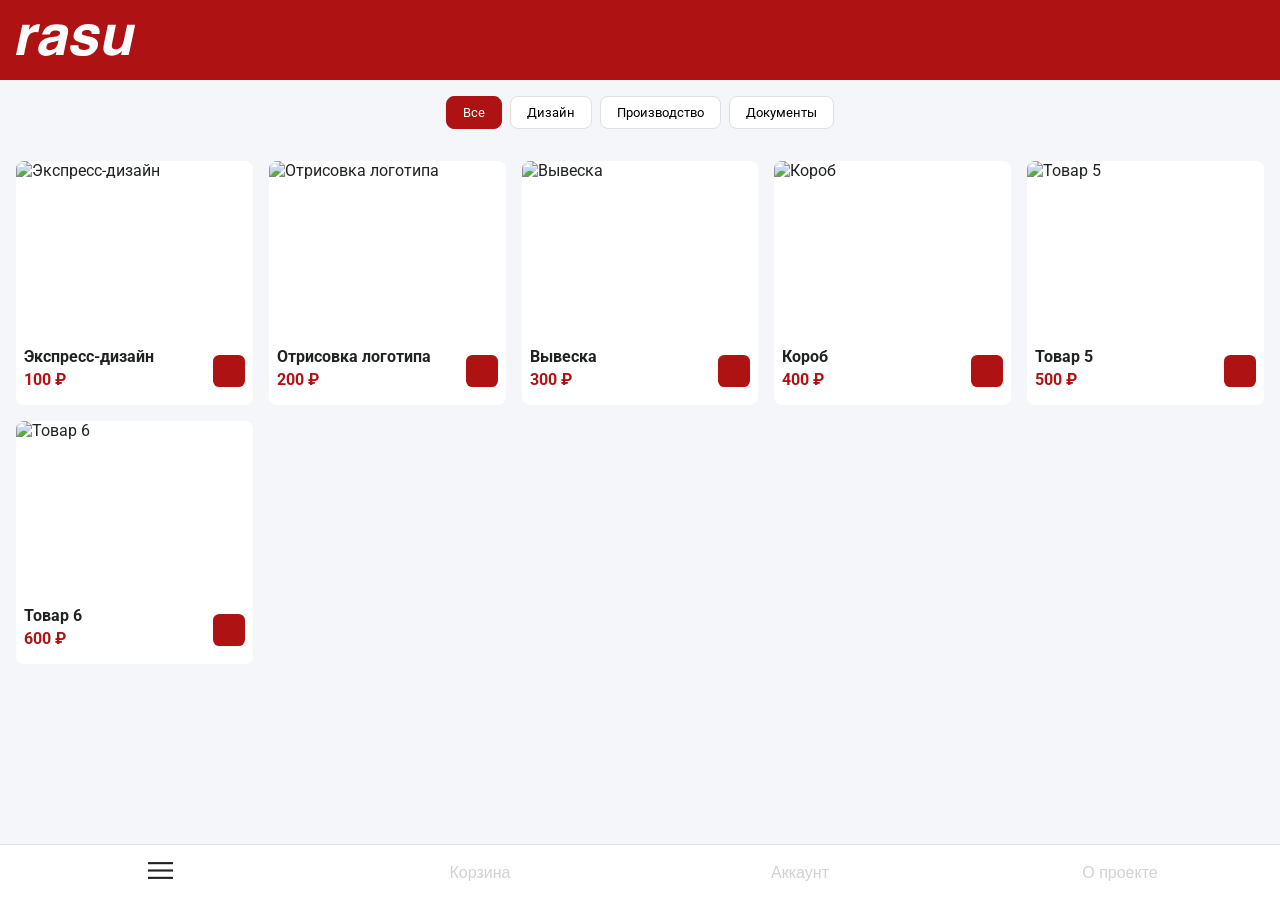
==== index.html @ 7c65b6b5 "Add files via upload" ====
<!DOCTYPE html>
<html lang="ru">
<head>
    <meta charset="UTF-8" />
    <meta name="viewport" content="width=device-width,initial-scale=1,maximum-scale=1" />
    <title>Rasu Shop</title>
    <link rel="stylesheet" href="styles.css" />
    <link rel="preconnect" href="https://fonts.googleapis.com">
<link rel="preconnect" href="https://fonts.gstatic.com" crossorigin>
<link href="https://fonts.googleapis.com/css2?family=Roboto:wght@400;500;700&display=swap" rel="stylesheet">
</head>
<body>
    <!-- header -->
    <header id="app-header">
        <h1 id="app-logo">
            <svg id="_Слой_1" data-name="Слой_1" xmlns="http://www.w3.org/2000/svg" version="1.1" viewBox="0 0 986.54 265">
  <!-- Generator: Adobe Illustrator 29.6.1, SVG Export Plug-In . SVG Version: 2.1.1 Build 9)  -->
  <defs>
    <style>
      .st0 {
        fill: #fff;
      }
    </style>
  </defs>
  <path class="st0" d="M198.86,1.6c-2.75-.15-4.54-.26-5.38-.34-.84-.08-1.87-.11-3.09-.11-19.53,0-36.54,5.11-51.03,15.33-8.7,6.1-19.83,17.47-33.41,34.1l9.15-43.48h-62.24L0,256.53h65.68l25.17-119.23c4.27-19.98,9.92-34.78,16.93-44.39,12.66-17.09,32.11-25.63,58.35-25.63,1.98,0,4.58.08,7.78.23,3.2.15,6.79.46,10.76.92L198.86,1.6Z"/>
  <path class="st0" d="M671.88,18.65c-16.94-12.43-40.97-18.65-72.09-18.65-32.8,0-60,8.28-81.58,24.83-21.59,16.55-34.82,36.35-39.7,59.38-4.27,19.53-1.68,34.48,7.78,44.85,9.3,10.53,27.31,19.3,54.01,26.32,37.22,9.31,58.51,15.87,63.85,19.68,5.34,3.82,7.25,9.38,5.72,16.71-1.68,7.63-6.71,13.35-15.1,17.16-8.39,3.82-19,5.72-31.81,5.72-21.82,0-35.78-4.35-41.88-13.04-3.66-4.88-4.96-13.12-3.89-24.71h-66.14c-5.34,25.63-.42,46.72,14.76,63.27,15.18,16.55,42.37,24.83,81.58,24.83s68.5-7.82,90.17-23.45c21.66-15.64,35.16-35.81,40.51-60.53,3.97-18.76.84-34.4-9.38-46.91-10.38-12.36-27.84-21.59-52.4-27.69-37.07-8.54-58.43-14.57-64.08-18.08-5.8-3.35-7.86-8.77-6.18-16.25,1.22-5.95,5.3-11.14,12.24-15.56,6.94-4.42,17.51-6.64,31.69-6.64,17.24,0,28.53,4.43,33.87,13.27,2.74,4.88,3.74,11.52,2.97,19.91h65.22c3.51-30.51-3.2-51.98-20.14-64.42Z"/>
  <path class="st0" d="M920.4,7.09l-28.84,135.71c-3.36,16.02-8.24,28.91-14.64,38.67-12.05,18-29.22,27-51.49,27-17.39,0-27.69-6.33-30.89-18.99-1.83-7.17-1.22-17.85,1.83-32.04l31.81-150.35h-66.82l-31.81,150.35c-6.1,28.53-7.17,50.12-3.2,64.76,7.17,26.55,29.21,39.82,66.13,39.82,12.82,0,24.37-1.68,34.67-5.03,10.3-3.35,21.55-9.61,33.75-18.77,3.96-2.9,7.55-6.25,10.76-10.07,3.2-3.81,5.18-6.1,5.95-6.86l-7.32,35.24h63.39L986.54,7.09h-66.14Z"/>
  <path class="st0" d="M410.77,17.39c-7.49-4.28-15.61-7.72-24.4-10.29-13.43-3.98-28.43-5.97-44.94-5.97-20.79,0-39.14,2.7-55.05,8.11-16.15,5.5-29.75,13.77-40.83,24.85-13.73,14.03-23.63,31.95-29.75,53.77h62.95c3.66-9.6,8.3-17.24,13.95-22.89,8.08-7.61,19.85-11.42,35.25-11.42,13.73,0,23.72,1.93,29.99,5.82,4.73,2.95,7.06,7.7,6.99,14.29l-2.52,11.89c-2.82,5.88-8.19,10.39-16.15,13.54-5.65,2.29-14.72,4.19-27.23,5.71l-22.67,2.76c-11.85,1.45-22.5,3.36-31.98,5.73-11.23,2.8-20.79,6.22-28.66,10.29-26.54,13.71-43.1,35.91-49.66,66.58-2.57,12.08-2.91,22.76-1.05,32.04,0,.04.02.06.04.11,1.78,8.81,5.58,16.38,11.42,22.67,11.98,12.88,29.26,19.34,51.85,19.34,17.69,0,34.48-4.04,50.35-12.13,13.11-6.87,25.22-15.19,36.36-24.94l-6.07,29.28h63.52l2.22-11.08,6.33-31.63.02-.15c1.43-7.79,2.76-14.63,4.02-20.53l1.54-7.19,22.95-107.24c6.4-30.05.15-50.48-18.78-61.32ZM347.16,159.5c-5.2,21.82-14.57,36.85-28.15,45.09-13.58,8.23-27.4,12.36-41.43,12.36-8.85,0-15.83-2.48-20.94-7.44-5-4.86-6.4-12.7-4.13-23.53.04-.19.09-.41.13-.62,2.59-12.49,9.54-21.73,20.83-27.68,6.69-3.51,17.24-6.48,31.57-8.92l15.1-2.76c7.64-1.37,13.73-2.87,18.31-4.45,4.45-1.56,8.88-3.57,13.33-6.07.13-.09.28-.15.41-.24l-5.03,24.25Z"/>
</svg>
    </header>

    <!-- main content area -->
    <main id="app-main">
        <!-- category filter -->
        <section id="category-filter"></section>

        <!-- content container (catalog / cart / about) -->
        <section id="content"></section>
    </main>

    <!-- modal placeholder -->
    <div id="modal-overlay" class="hidden">
        <div id="modal" class="modal">
            <button id="modal-close" class="modal-close">×</button>
            <div id="modal-content"></div>
        </div>
    </div>

    <!-- bottom navigation -->
    <nav id="bottom-nav">
        <button data-screen="catalog" class="nav-btn active">
            <svg class="nav-icon catalog-icon" width="25px" height="25px" viewBox="0 0 52.71 35.51">
  <g id="_Слой_1-2" data-name="Слой 1">
    <g>
      <rect width="52.71" height="4.49"/>
      <rect y="15.51" width="52.71" height="4.49"/>
      <rect y="31.02" width="52.71" height="4.49"/>
    </g>
  </g>
</svg>
</button>
        <button data-screen="cart" class="nav-btn">Корзина</button>
        <button data-screen="account" class="nav-btn">Аккаунт</button>
        <button data-screen="about" class="nav-btn">О проекте</button>
    </nav>

<script src="https://telegram.org/js/telegram-web-app.js"></script>
<script src="app.js"></script>
</body>
</html>
---- styles.css ----
/* design settings block */
:root {
    /* colors */
    --color-primary: rgb(175, 18, 18);
    --color-secondary: #E0E0E0;
    --color-notactive: #636363;
    --color-background: #F5F6FA;
    --color-text: #202224;

    /* spacing */
    --space-xs: 4px;
    --space-sm: 8px;
    --space-md: 16px;
    --space-lg: 24px;
    --space-xl: 32px;

    /* radii */
    --radius-sm: 12px;
    --radius-md: 8px;
    --radius-lg: 16px;

    /* typography */
    --font-base: 'Roboto', sans-serif;
    --font-size-base: 16px;
    --btn-font-size: 1rem;
    --color-button-text: white;

    /* element sizes */
    --header-height: 80px;
    --bottom-nav-height: 56px;

    --page-padding: clamp(8px, 3vw, 24px);      /* для малых экранов */
    --max-content-width: 2000px;  /* макс. ширина контента */
}

/* global resets and layout */
* {
    box-sizing: border-box;
    margin: 0;
    padding: 0;
}

.content-block {
    padding: 0 var(--page-padding);
    max-width: var(--max-content-width);
    margin: 0 auto;
    width: 100%;
}
body {
    /* global Roboto font */
    font-family: "Roboto", sans-serif;
    font-size: var(--font-size-base);
    color: var(--color-text);
    background: var(--color-background);
    min-height: 100vh;
    display: flex;
    flex-direction: column;
}

/* header */
#app-header {
    position: fixed;
    top: 0;
    left: 0;
    right: 0;
    height: var(--header-height);
    background: var(--color-primary);
    color: white;
    display: flex;
    align-items: center;
    padding: 0 var(--space-md);
    z-index: 1000;
}
#app-logo {
    height: 32px;
    display: flex;
    align-items: center;
    /* responsive logo can scale if needed */
}

#app-logo svg {
    height: 100%;
    width: auto;
}    

/* main container respects header and bottom nav */
#app-main {
    padding-top: var(--header-height);
    padding-bottom: var(--bottom-nav-height);
    flex: 1;
    overflow-y: auto;
}

/* category filter */
#category-filter {
    display: flex;
    justify-content: center;
    gap: var(--space-sm);
    padding: var(--space-md);
    overflow-x: auto;
    background: #F5F6FA;
    position: sticky;
    top: var(--margin-top);
    z-index: 800;
}
#category-filter button {
    padding: var(--space-sm) var(--space-md);
    border: 1px solid var(--color-secondary);
    border-radius: var(--radius-md);
    background: white;
    cursor: pointer;
    flex-shrink: 0;
    /* inherit global Roboto font */
    font-family: inherit;
    font-weight: 400;
}
#category-filter button.active {
    background: var(--color-primary);
    color: white;
    border-color: var(--color-primary);
}

/* catalog grid */
#catalog {
    display: grid;
    grid-template-columns: repeat(auto-fit, minmax(200px, 1fr));
    gap: var(--space-md);
    padding: var(--space-md);
}
.card {
    background: white;
    border-radius: var(--radius-md);
    overflow: hidden;
    display: flex;
    flex-direction: column;
}
.card img {
    width: 100%;
    object-fit: cover;
    aspect-ratio: 4/3;
}
.card-body {
    padding: var(--space-sm);
    flex: 1;
    display: flex;
    flex-direction: column;
    justify-content: flex-start;
}
.card-header {
    display: flex;
    gap: var(--space-sm);
    align-items: flex-start;
    justify-content: space-between;
    width: 100%;
}
.card-title {
    font-weight: bold;
    margin-bottom: var(--space-xs);
    white-space: nowrap;
    overflow: hidden;
    text-overflow: ellipsis;
}
.card-price {
    color: var(--color-primary);
    margin-bottom: var(--space-sm);
    font-weight: bold;
}
.details-btn {
    width: 32px;
    height: 32px;
    padding: 0;
    border: none;
    background: var(--color-primary);
    color: var(--color-button-text);
    border-radius: 20%;
    cursor: pointer;
    display: flex;
    align-items: bottom;
    justify-content: bottom;
    margin-top: auto;
    margin-bottom: 10px;
    transition: background-color 0.2s, transform 0.1s;
}
.details-btn:hover,
.details-btn:active {
    background: rgba(18, 18, 175, 0.85);
    transform: scale(1.1);
}

/* modal */
#modal-overlay {
    position: fixed;
    inset: 0;
    background: rgba(0,0,0,.5);
    display: flex;
    justify-content: center;
    align-items: center;
    z-index: 2000;
}
#modal-overlay.hidden {
    display: none;
}
.modal {
    background: white;
    border-radius: var(--radius-md);
    /* make sure the modal never exceeds viewport dimensions */
    max-width: 90vw;
    width: 90vw;
    max-height: 90vh;
    overflow-y: auto;
    position: relative;
    padding: var(--space-md);
    /* desktop cap: don’t let it grow too large even if the viewport is wide */
    max-width: 600px;
    max-height: 80vh;
}
/* ensure images inside modal scale down on narrow screens */
.modal img {
    max-width: 100%;
    height: auto;
    display: block;
    margin: 0 auto var(--space-md);
}

/* even tighter constraints for small phones (e.g. iPhone 15 ~ 390px width) */
@media (max-width: 460px) {
    .modal {
        width: 95vw;
        max-height: 85vh;
        padding: var(--space-sm);
        font-size: 0.9rem;
    }
}
.modal-close {
    position: absolute;
    top: var(--space-sm);
    right: var(--space-sm);
    background: transparent;
    border: none;
    font-size: 1.5rem;
    cursor: pointer;
}

/* product card button */
#add-to-cart {
    background-color: rgb(18, 18, 175);
    color: var(--color-button-text);
    border: none;
    padding: var(--space-sm) var(--space-md);
    border-radius: 8px;
    font-family: "Roboto", sans-serif;
    cursor: pointer;
    transition: background-color 0.3s ease;
}

#add-to-cart:hover,
#add-to-cart:active {
    background-color: rgb(65, 65, 230);
}

/* bottom nav */
#bottom-nav {
    position: fixed;
    bottom: 0;
    left: 0;
    right: 0;
    height: var(--bottom-nav-height);
    background: white;
    display: flex;
    border-top: 1px solid var(--color-secondary);
    z-index: 1000;
}
.nav-btn {
    flex: 1;
    border: none;
    background: transparent;
    font-size: var(--btn-font-size);
    cursor: pointer;
    color: #d2d2d2; /* default grey */
    transition: color 0.15s;
}
.nav-btn.active,
.nav-btn:active {
    color: var(--color-text); /* follow main text color */
}
.nav-btn.active {
    font-weight: bold;
}
/* стили для иконок в нижней навигации */
.nav-btn .nav-icon {
    fill: var(--color-notactive); /* серый по умолчанию */
}

/* активная кнопка — синяя иконка */
.nav-btn.active .nav-icon,
.nav-btn:active .nav-icon {
    fill: var(--color-text); /* твой синий цвет */

}

#cart-list {
    display: flex;
    flex-direction: column;
    gap: var(--space-md);
    
}

/* delivery options styling */
#cart-delivery {
    display: flex;
    flex-direction: column;
    gap: var(--space-sm);
}
#delivery-options {
    display: flex;
    gap: var(--space-sm);
    flex-wrap: wrap;
    padding: var(--page-padding);
    width: 100%; /* ← гарантируем, что занимает всю ширину */
}
#cart-delivery label {
    display: inline-flex;
    flex: 1 1 0px;
    flex-direction: column;
    align-items: center;
    justify-content: center;
    padding: var(--space-sm) var(--space-md);
    border: 0px solid #ffffff;
    border-radius: var(--radius-md);
    background: white;
    cursor: pointer;
    text-align: center;
    min-width: 140px;
    max-width: 2000px;
}
#cart-delivery label.selected {
    background: rgb(18, 18, 175);
    color: white;
}
#cart-delivery label .delivery-region {
    font-weight: bold;
    font-family: Roboto, sans-serif;
}
#cart-delivery label .delivery-price {
    color: #555;
    font-family: Roboto, sans-serif;
}
#cart-delivery label.selected .delivery-price {
    color: #ffffff;
    font-family: Roboto, sans-serif;
}
/* hide actual radio buttons entirely */
#cart-delivery input[type="radio"] {
    display: none;
}
.cart-item {
    display: flex;
    gap: var(--space-sm);
    background: white;
    border-radius: var(--radius-sm);
    padding: var(--space-sm);
    align-items: center;
}
.cart-item img {
    width: 130px;
    height: 97.5px;
    object-fit: cover;
    border-radius: var(--radius-sm);
}
.remove-btn {
    width: 36px;
    height: 36px;
    display: flex;
    align-items: center;
    justify-content: center;
    border-radius: 50%;
    background: white;
    color: rgb(18, 18, 175);
    font-size: 20px;
    border: 1.5px solid rgb(18, 18, 175);
    cursor: pointer;
    transition: all 0.2s ease;
    margin-left: auto; /* ← отодвигает крестик вправо (если нужно) */
}

.remove-btn:hover {
    color: rgb(18, 18, 175);
    transform: scale(1.1);
}
.cart-item-info {
    flex: 1;
}
.cart-item-title {
    font-weight: bold;
}
.cart-item-price {
    color: var(--color-primary);
}
.cart-item button {
    border: none;
    background: none;
    color: var(--color-secondary);
    cursor: pointer;
}

/* info block and contract */
#cart-info,
#cart-contract {
    padding: var(--space-md);
}
#cart-contract {
    border-top: 1px solid var(--color-secondary);
}
#cart-contract label {
    display: flex;
    align-items: center;
    gap: var(--space-sm);
    margin-bottom: var(--space-sm);
}
#cart-contract input[type="checkbox"] {
    transform: scale(1.2);
}
#cart-contract button {
    width: 100%;
    padding: var(--space-sm);
    border: none;
    background: var(--color-primary);
    color: var(--color-button-text);
    border-radius: var(--radius-sm);
    font-size: var(--btn-font-size);
    cursor: pointer;
}
#cart-contract button:disabled {
    background: var(--color-secondary);
    color: #888;
    cursor: not-allowed;
}

/* about screen */
#about {
    padding: var(--space-md);
}

/* account screen styles */
.account-container {
    padding: var(--space-md);
}

.account-header {
    display: flex;
    align-items: center;
    gap: var(--space-md);
    margin-bottom: var(--space-lg);
}

.account-avatar-wrapper {
    width: 60px;
    height: 60px;
    border-radius: 50%;
    background: var(--color-secondary);
    display: flex;
    align-items: center;
    justify-content: center;
    overflow: hidden;
}

.account-avatar {
    width: 100%;
    height: 100%;
    background: center/cover;
}

.account-info {
    display: flex;
    flex-direction: column;
}

.account-name {
    font-weight: 500;
    font-size: 1.1rem;
    color: var(--color-text);
}

.account-id {
    font-size: 0.9rem;
    color: var(--color-notactive);
    margin-top: var(--space-xs);
}
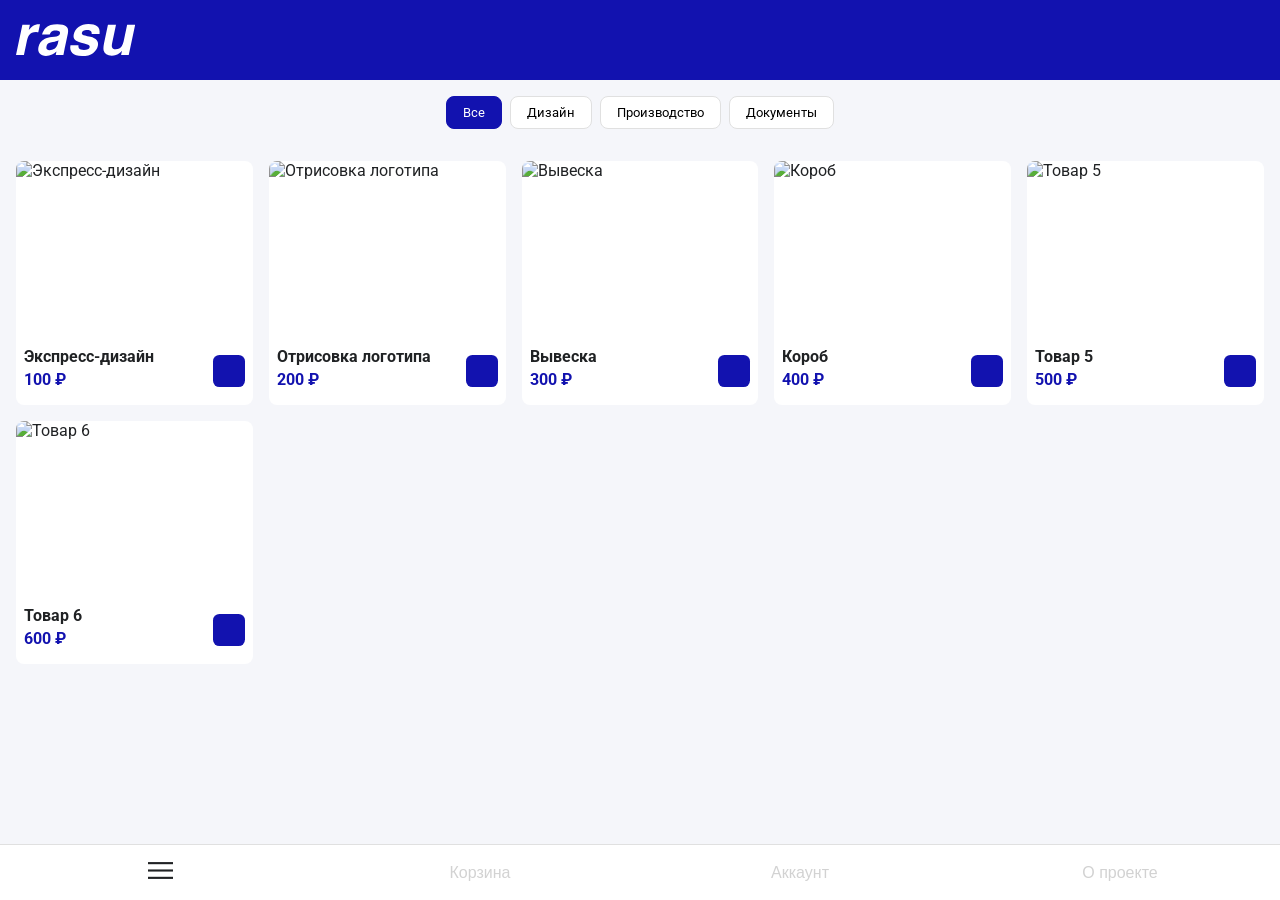
==== commit 7c33a414: "update" ====
--- a/index.html
+++ b/index.html
@@ -1,70 +1,101 @@
-<!DOCTYPE html>
-<html lang="ru">
-<head>
-    <meta charset="UTF-8" />
-    <meta name="viewport" content="width=device-width,initial-scale=1,maximum-scale=1" />
-    <title>Rasu Shop</title>
-    <link rel="stylesheet" href="styles.css" />
-    <link rel="preconnect" href="https://fonts.googleapis.com">
-<link rel="preconnect" href="https://fonts.gstatic.com" crossorigin>
-<link href="https://fonts.googleapis.com/css2?family=Roboto:wght@400;500;700&display=swap" rel="stylesheet">
-</head>
-<body>
-    <!-- header -->
-    <header id="app-header">
-        <h1 id="app-logo">
-            <svg id="_Слой_1" data-name="Слой_1" xmlns="http://www.w3.org/2000/svg" version="1.1" viewBox="0 0 986.54 265">
-  <!-- Generator: Adobe Illustrator 29.6.1, SVG Export Plug-In . SVG Version: 2.1.1 Build 9)  -->
-  <defs>
-    <style>
-      .st0 {
-        fill: #fff;
-      }
-    </style>
-  </defs>
-  <path class="st0" d="M198.86,1.6c-2.75-.15-4.54-.26-5.38-.34-.84-.08-1.87-.11-3.09-.11-19.53,0-36.54,5.11-51.03,15.33-8.7,6.1-19.83,17.47-33.41,34.1l9.15-43.48h-62.24L0,256.53h65.68l25.17-119.23c4.27-19.98,9.92-34.78,16.93-44.39,12.66-17.09,32.11-25.63,58.35-25.63,1.98,0,4.58.08,7.78.23,3.2.15,6.79.46,10.76.92L198.86,1.6Z"/>
-  <path class="st0" d="M671.88,18.65c-16.94-12.43-40.97-18.65-72.09-18.65-32.8,0-60,8.28-81.58,24.83-21.59,16.55-34.82,36.35-39.7,59.38-4.27,19.53-1.68,34.48,7.78,44.85,9.3,10.53,27.31,19.3,54.01,26.32,37.22,9.31,58.51,15.87,63.85,19.68,5.34,3.82,7.25,9.38,5.72,16.71-1.68,7.63-6.71,13.35-15.1,17.16-8.39,3.82-19,5.72-31.81,5.72-21.82,0-35.78-4.35-41.88-13.04-3.66-4.88-4.96-13.12-3.89-24.71h-66.14c-5.34,25.63-.42,46.72,14.76,63.27,15.18,16.55,42.37,24.83,81.58,24.83s68.5-7.82,90.17-23.45c21.66-15.64,35.16-35.81,40.51-60.53,3.97-18.76.84-34.4-9.38-46.91-10.38-12.36-27.84-21.59-52.4-27.69-37.07-8.54-58.43-14.57-64.08-18.08-5.8-3.35-7.86-8.77-6.18-16.25,1.22-5.95,5.3-11.14,12.24-15.56,6.94-4.42,17.51-6.64,31.69-6.64,17.24,0,28.53,4.43,33.87,13.27,2.74,4.88,3.74,11.52,2.97,19.91h65.22c3.51-30.51-3.2-51.98-20.14-64.42Z"/>
-  <path class="st0" d="M920.4,7.09l-28.84,135.71c-3.36,16.02-8.24,28.91-14.64,38.67-12.05,18-29.22,27-51.49,27-17.39,0-27.69-6.33-30.89-18.99-1.83-7.17-1.22-17.85,1.83-32.04l31.81-150.35h-66.82l-31.81,150.35c-6.1,28.53-7.17,50.12-3.2,64.76,7.17,26.55,29.21,39.82,66.13,39.82,12.82,0,24.37-1.68,34.67-5.03,10.3-3.35,21.55-9.61,33.75-18.77,3.96-2.9,7.55-6.25,10.76-10.07,3.2-3.81,5.18-6.1,5.95-6.86l-7.32,35.24h63.39L986.54,7.09h-66.14Z"/>
-  <path class="st0" d="M410.77,17.39c-7.49-4.28-15.61-7.72-24.4-10.29-13.43-3.98-28.43-5.97-44.94-5.97-20.79,0-39.14,2.7-55.05,8.11-16.15,5.5-29.75,13.77-40.83,24.85-13.73,14.03-23.63,31.95-29.75,53.77h62.95c3.66-9.6,8.3-17.24,13.95-22.89,8.08-7.61,19.85-11.42,35.25-11.42,13.73,0,23.72,1.93,29.99,5.82,4.73,2.95,7.06,7.7,6.99,14.29l-2.52,11.89c-2.82,5.88-8.19,10.39-16.15,13.54-5.65,2.29-14.72,4.19-27.23,5.71l-22.67,2.76c-11.85,1.45-22.5,3.36-31.98,5.73-11.23,2.8-20.79,6.22-28.66,10.29-26.54,13.71-43.1,35.91-49.66,66.58-2.57,12.08-2.91,22.76-1.05,32.04,0,.04.02.06.04.11,1.78,8.81,5.58,16.38,11.42,22.67,11.98,12.88,29.26,19.34,51.85,19.34,17.69,0,34.48-4.04,50.35-12.13,13.11-6.87,25.22-15.19,36.36-24.94l-6.07,29.28h63.52l2.22-11.08,6.33-31.63.02-.15c1.43-7.79,2.76-14.63,4.02-20.53l1.54-7.19,22.95-107.24c6.4-30.05.15-50.48-18.78-61.32ZM347.16,159.5c-5.2,21.82-14.57,36.85-28.15,45.09-13.58,8.23-27.4,12.36-41.43,12.36-8.85,0-15.83-2.48-20.94-7.44-5-4.86-6.4-12.7-4.13-23.53.04-.19.09-.41.13-.62,2.59-12.49,9.54-21.73,20.83-27.68,6.69-3.51,17.24-6.48,31.57-8.92l15.1-2.76c7.64-1.37,13.73-2.87,18.31-4.45,4.45-1.56,8.88-3.57,13.33-6.07.13-.09.28-.15.41-.24l-5.03,24.25Z"/>
-</svg>
-    </header>
-
-    <!-- main content area -->
-    <main id="app-main">
-        <!-- category filter -->
-        <section id="category-filter"></section>
-
-        <!-- content container (catalog / cart / about) -->
-        <section id="content"></section>
-    </main>
-
-    <!-- modal placeholder -->
-    <div id="modal-overlay" class="hidden">
-        <div id="modal" class="modal">
-            <button id="modal-close" class="modal-close">×</button>
-            <div id="modal-content"></div>
-        </div>
-    </div>
-
-    <!-- bottom navigation -->
-    <nav id="bottom-nav">
-        <button data-screen="catalog" class="nav-btn active">
-            <svg class="nav-icon catalog-icon" width="25px" height="25px" viewBox="0 0 52.71 35.51">
-  <g id="_Слой_1-2" data-name="Слой 1">
-    <g>
-      <rect width="52.71" height="4.49"/>
-      <rect y="15.51" width="52.71" height="4.49"/>
-      <rect y="31.02" width="52.71" height="4.49"/>
-    </g>
-  </g>
-</svg>
-</button>
-        <button data-screen="cart" class="nav-btn">Корзина</button>
-        <button data-screen="account" class="nav-btn">Аккаунт</button>
-        <button data-screen="about" class="nav-btn">О проекте</button>
-    </nav>
-
-<script src="https://telegram.org/js/telegram-web-app.js"></script>
-<script src="app.js"></script>
-</body>
+<!DOCTYPE html>
+<html lang="ru">
+<head>
+    <meta charset="UTF-8" />
+    <meta name="viewport" content="width=device-width,initial-scale=1,maximum-scale=1" />
+    <title>Rasu Shop</title>
+    <link rel="stylesheet" href="styles.css" />
+    <link rel="preconnect" href="https://fonts.googleapis.com">
+<link rel="preconnect" href="https://fonts.gstatic.com" crossorigin>
+<link href="https://fonts.googleapis.com/css2?family=Roboto:wght@400;500;700&display=swap" rel="stylesheet">
+</head>
+<body>
+    <!-- header -->
+    <header id="app-header">
+        <h1 id="app-logo">
+            <svg id="_Слой_1" data-name="Слой_1" xmlns="http://www.w3.org/2000/svg" version="1.1" viewBox="0 0 986.54 265">
+  <!-- Generator: Adobe Illustrator 29.6.1, SVG Export Plug-In . SVG Version: 2.1.1 Build 9)  -->
+  <defs>
+    <style>
+      .st0 {
+        fill: #fff;
+      }
+    </style>
+  </defs>
+  <path class="st0" d="M198.86,1.6c-2.75-.15-4.54-.26-5.38-.34-.84-.08-1.87-.11-3.09-.11-19.53,0-36.54,5.11-51.03,15.33-8.7,6.1-19.83,17.47-33.41,34.1l9.15-43.48h-62.24L0,256.53h65.68l25.17-119.23c4.27-19.98,9.92-34.78,16.93-44.39,12.66-17.09,32.11-25.63,58.35-25.63,1.98,0,4.58.08,7.78.23,3.2.15,6.79.46,10.76.92L198.86,1.6Z"/>
+  <path class="st0" d="M671.88,18.65c-16.94-12.43-40.97-18.65-72.09-18.65-32.8,0-60,8.28-81.58,24.83-21.59,16.55-34.82,36.35-39.7,59.38-4.27,19.53-1.68,34.48,7.78,44.85,9.3,10.53,27.31,19.3,54.01,26.32,37.22,9.31,58.51,15.87,63.85,19.68,5.34,3.82,7.25,9.38,5.72,16.71-1.68,7.63-6.71,13.35-15.1,17.16-8.39,3.82-19,5.72-31.81,5.72-21.82,0-35.78-4.35-41.88-13.04-3.66-4.88-4.96-13.12-3.89-24.71h-66.14c-5.34,25.63-.42,46.72,14.76,63.27,15.18,16.55,42.37,24.83,81.58,24.83s68.5-7.82,90.17-23.45c21.66-15.64,35.16-35.81,40.51-60.53,3.97-18.76.84-34.4-9.38-46.91-10.38-12.36-27.84-21.59-52.4-27.69-37.07-8.54-58.43-14.57-64.08-18.08-5.8-3.35-7.86-8.77-6.18-16.25,1.22-5.95,5.3-11.14,12.24-15.56,6.94-4.42,17.51-6.64,31.69-6.64,17.24,0,28.53,4.43,33.87,13.27,2.74,4.88,3.74,11.52,2.97,19.91h65.22c3.51-30.51-3.2-51.98-20.14-64.42Z"/>
+  <path class="st0" d="M920.4,7.09l-28.84,135.71c-3.36,16.02-8.24,28.91-14.64,38.67-12.05,18-29.22,27-51.49,27-17.39,0-27.69-6.33-30.89-18.99-1.83-7.17-1.22-17.85,1.83-32.04l31.81-150.35h-66.82l-31.81,150.35c-6.1,28.53-7.17,50.12-3.2,64.76,7.17,26.55,29.21,39.82,66.13,39.82,12.82,0,24.37-1.68,34.67-5.03,10.3-3.35,21.55-9.61,33.75-18.77,3.96-2.9,7.55-6.25,10.76-10.07,3.2-3.81,5.18-6.1,5.95-6.86l-7.32,35.24h63.39L986.54,7.09h-66.14Z"/>
+  <path class="st0" d="M410.77,17.39c-7.49-4.28-15.61-7.72-24.4-10.29-13.43-3.98-28.43-5.97-44.94-5.97-20.79,0-39.14,2.7-55.05,8.11-16.15,5.5-29.75,13.77-40.83,24.85-13.73,14.03-23.63,31.95-29.75,53.77h62.95c3.66-9.6,8.3-17.24,13.95-22.89,8.08-7.61,19.85-11.42,35.25-11.42,13.73,0,23.72,1.93,29.99,5.82,4.73,2.95,7.06,7.7,6.99,14.29l-2.52,11.89c-2.82,5.88-8.19,10.39-16.15,13.54-5.65,2.29-14.72,4.19-27.23,5.71l-22.67,2.76c-11.85,1.45-22.5,3.36-31.98,5.73-11.23,2.8-20.79,6.22-28.66,10.29-26.54,13.71-43.1,35.91-49.66,66.58-2.57,12.08-2.91,22.76-1.05,32.04,0,.04.02.06.04.11,1.78,8.81,5.58,16.38,11.42,22.67,11.98,12.88,29.26,19.34,51.85,19.34,17.69,0,34.48-4.04,50.35-12.13,13.11-6.87,25.22-15.19,36.36-24.94l-6.07,29.28h63.52l2.22-11.08,6.33-31.63.02-.15c1.43-7.79,2.76-14.63,4.02-20.53l1.54-7.19,22.95-107.24c6.4-30.05.15-50.48-18.78-61.32ZM347.16,159.5c-5.2,21.82-14.57,36.85-28.15,45.09-13.58,8.23-27.4,12.36-41.43,12.36-8.85,0-15.83-2.48-20.94-7.44-5-4.86-6.4-12.7-4.13-23.53.04-.19.09-.41.13-.62,2.59-12.49,9.54-21.73,20.83-27.68,6.69-3.51,17.24-6.48,31.57-8.92l15.1-2.76c7.64-1.37,13.73-2.87,18.31-4.45,4.45-1.56,8.88-3.57,13.33-6.07.13-.09.28-.15.41-.24l-5.03,24.25Z"/>
+</svg>
+    </header>
+
+    <!-- main content area -->
+    <main id="app-main">
+        <!-- category filter -->
+        <section id="category-filter"></section>
+
+        <!-- content container (catalog / cart / about) -->
+        <section id="content"></section>
+    </main>
+
+    <!-- modal placeholder -->
+    <div id="modal-overlay" class="hidden">
+        <div id="modal" class="modal">
+            <button id="modal-close" class="modal-close">×</button>
+            <div id="modal-content"></div>
+        </div>
+    </div>
+
+    <!-- bottom navigation -->
+    <nav id="bottom-nav">
+        <button data-screen="catalog" class="nav-btn active">
+            <svg class="nav-icon catalog-icon" width="25px" height="25px" viewBox="0 0 52.71 35.51">
+  <g id="_Слой_1-2" data-name="Слой 1">
+    <g>
+      <rect width="52.71" height="4.49"/>
+      <rect y="15.51" width="52.71" height="4.49"/>
+      <rect y="31.02" width="52.71" height="4.49"/>
+    </g>
+  </g>
+</svg>
+</button>
+        <button data-screen="cart" class="nav-btn">Корзина</button>
+        <button data-screen="account" class="nav-btn">Аккаунт</button>
+        <button data-screen="about" class="nav-btn">О проекте</button>
+    </nav>
+
+    <script src="https://telegram.org/js/telegram-web-app.js"></script>
+    <script src="app.js"></script>
+  <script>
+  const tg = window.Telegram.WebApp;
+
+  // Переопределяем цвета темы Telegram, чтобы они НЕ влияли на наш дизайн
+  const themeOverrides = {
+    '--tg-theme-bg-color': '#ffffff',           // Белый фон
+    '--tg-theme-text-color': '#000000',         // Чёрный текст
+    '--tg-theme-hint-color': '#777777',
+    '--tg-theme-link-color': '#0066cc',
+    '--tg-theme-button-color': '#1212af',
+    '--tg-theme-button-text-color': '#ffffff',
+    '--tg-theme-secondary-bg-color': '#f5f5f5',
+  };
+
+  // Применяем сразу
+  Object.entries(themeOverrides).forEach(([key, value]) => {
+    document.documentElement.style.setProperty(key, value);
+  });
+
+  // Говорим Telegram, что приложение готово
+  tg.ready();
+  tg.expand();
+
+  // На случай, если пользователь сменил тему в Telegram — снова навязываем свои цвета
+  tg.onEvent('themeChanged', () => {
+    Object.entries(themeOverrides).forEach(([key, value]) => {
+      document.documentElement.style.setProperty(key, value);
+    });
+  });
+</script>
+
+</body>
 </html>
--- a/styles.css
+++ b/styles.css
@@ -1,488 +1,486 @@
-/* design settings block */
-:root {
-    /* colors */
-    --color-primary: rgb(175, 18, 18);
-    --color-secondary: #E0E0E0;
-    --color-notactive: #636363;
-    --color-background: #F5F6FA;
-    --color-text: #202224;
-
-    /* spacing */
-    --space-xs: 4px;
-    --space-sm: 8px;
-    --space-md: 16px;
-    --space-lg: 24px;
-    --space-xl: 32px;
-
-    /* radii */
-    --radius-sm: 12px;
-    --radius-md: 8px;
-    --radius-lg: 16px;
-
-    /* typography */
-    --font-base: 'Roboto', sans-serif;
-    --font-size-base: 16px;
-    --btn-font-size: 1rem;
-    --color-button-text: white;
-
-    /* element sizes */
-    --header-height: 80px;
-    --bottom-nav-height: 56px;
-
-    --page-padding: clamp(8px, 3vw, 24px);      /* для малых экранов */
-    --max-content-width: 2000px;  /* макс. ширина контента */
-}
-
-/* global resets and layout */
-* {
-    box-sizing: border-box;
-    margin: 0;
-    padding: 0;
-}
-
-.content-block {
-    padding: 0 var(--page-padding);
-    max-width: var(--max-content-width);
-    margin: 0 auto;
-    width: 100%;
-}
-body {
-    /* global Roboto font */
-    font-family: "Roboto", sans-serif;
-    font-size: var(--font-size-base);
-    color: var(--color-text);
-    background: var(--color-background);
-    min-height: 100vh;
-    display: flex;
-    flex-direction: column;
-}
-
-/* header */
-#app-header {
-    position: fixed;
-    top: 0;
-    left: 0;
-    right: 0;
-    height: var(--header-height);
-    background: var(--color-primary);
-    color: white;
-    display: flex;
-    align-items: center;
-    padding: 0 var(--space-md);
-    z-index: 1000;
-}
-#app-logo {
-    height: 32px;
-    display: flex;
-    align-items: center;
-    /* responsive logo can scale if needed */
-}
-
-#app-logo svg {
-    height: 100%;
-    width: auto;
-}    
-
-/* main container respects header and bottom nav */
-#app-main {
-    padding-top: var(--header-height);
-    padding-bottom: var(--bottom-nav-height);
-    flex: 1;
-    overflow-y: auto;
-}
-
-/* category filter */
-#category-filter {
-    display: flex;
-    justify-content: center;
-    gap: var(--space-sm);
-    padding: var(--space-md);
-    overflow-x: auto;
-    background: #F5F6FA;
-    position: sticky;
-    top: var(--margin-top);
-    z-index: 800;
-}
-#category-filter button {
-    padding: var(--space-sm) var(--space-md);
-    border: 1px solid var(--color-secondary);
-    border-radius: var(--radius-md);
-    background: white;
-    cursor: pointer;
-    flex-shrink: 0;
-    /* inherit global Roboto font */
-    font-family: inherit;
-    font-weight: 400;
-}
-#category-filter button.active {
-    background: var(--color-primary);
-    color: white;
-    border-color: var(--color-primary);
-}
-
-/* catalog grid */
-#catalog {
-    display: grid;
-    grid-template-columns: repeat(auto-fit, minmax(200px, 1fr));
-    gap: var(--space-md);
-    padding: var(--space-md);
-}
-.card {
-    background: white;
-    border-radius: var(--radius-md);
-    overflow: hidden;
-    display: flex;
-    flex-direction: column;
-}
-.card img {
-    width: 100%;
-    object-fit: cover;
-    aspect-ratio: 4/3;
-}
-.card-body {
-    padding: var(--space-sm);
-    flex: 1;
-    display: flex;
-    flex-direction: column;
-    justify-content: flex-start;
-}
-.card-header {
-    display: flex;
-    gap: var(--space-sm);
-    align-items: flex-start;
-    justify-content: space-between;
-    width: 100%;
-}
-.card-title {
-    font-weight: bold;
-    margin-bottom: var(--space-xs);
-    white-space: nowrap;
-    overflow: hidden;
-    text-overflow: ellipsis;
-}
-.card-price {
-    color: var(--color-primary);
-    margin-bottom: var(--space-sm);
-    font-weight: bold;
-}
-.details-btn {
-    width: 32px;
-    height: 32px;
-    padding: 0;
-    border: none;
-    background: var(--color-primary);
-    color: var(--color-button-text);
-    border-radius: 20%;
-    cursor: pointer;
-    display: flex;
-    align-items: bottom;
-    justify-content: bottom;
-    margin-top: auto;
-    margin-bottom: 10px;
-    transition: background-color 0.2s, transform 0.1s;
-}
-.details-btn:hover,
-.details-btn:active {
-    background: rgba(18, 18, 175, 0.85);
-    transform: scale(1.1);
-}
-
-/* modal */
-#modal-overlay {
-    position: fixed;
-    inset: 0;
-    background: rgba(0,0,0,.5);
-    display: flex;
-    justify-content: center;
-    align-items: center;
-    z-index: 2000;
-}
-#modal-overlay.hidden {
-    display: none;
-}
-.modal {
-    background: white;
-    border-radius: var(--radius-md);
-    /* make sure the modal never exceeds viewport dimensions */
-    max-width: 90vw;
-    width: 90vw;
-    max-height: 90vh;
-    overflow-y: auto;
-    position: relative;
-    padding: var(--space-md);
-    /* desktop cap: don’t let it grow too large even if the viewport is wide */
-    max-width: 600px;
-    max-height: 80vh;
-}
-/* ensure images inside modal scale down on narrow screens */
-.modal img {
-    max-width: 100%;
-    height: auto;
-    display: block;
-    margin: 0 auto var(--space-md);
-}
-
-/* even tighter constraints for small phones (e.g. iPhone 15 ~ 390px width) */
-@media (max-width: 460px) {
-    .modal {
-        width: 95vw;
-        max-height: 85vh;
-        padding: var(--space-sm);
-        font-size: 0.9rem;
-    }
-}
-.modal-close {
-    position: absolute;
-    top: var(--space-sm);
-    right: var(--space-sm);
-    background: transparent;
-    border: none;
-    font-size: 1.5rem;
-    cursor: pointer;
-}
-
-/* product card button */
-#add-to-cart {
-    background-color: rgb(18, 18, 175);
-    color: var(--color-button-text);
-    border: none;
-    padding: var(--space-sm) var(--space-md);
-    border-radius: 8px;
-    font-family: "Roboto", sans-serif;
-    cursor: pointer;
-    transition: background-color 0.3s ease;
-}
-
-#add-to-cart:hover,
-#add-to-cart:active {
-    background-color: rgb(65, 65, 230);
-}
-
-/* bottom nav */
-#bottom-nav {
-    position: fixed;
-    bottom: 0;
-    left: 0;
-    right: 0;
-    height: var(--bottom-nav-height);
-    background: white;
-    display: flex;
-    border-top: 1px solid var(--color-secondary);
-    z-index: 1000;
-}
-.nav-btn {
-    flex: 1;
-    border: none;
-    background: transparent;
-    font-size: var(--btn-font-size);
-    cursor: pointer;
-    color: #d2d2d2; /* default grey */
-    transition: color 0.15s;
-}
-.nav-btn.active,
-.nav-btn:active {
-    color: var(--color-text); /* follow main text color */
-}
-.nav-btn.active {
-    font-weight: bold;
-}
-/* стили для иконок в нижней навигации */
-.nav-btn .nav-icon {
-    fill: var(--color-notactive); /* серый по умолчанию */
-}
-
-/* активная кнопка — синяя иконка */
-.nav-btn.active .nav-icon,
-.nav-btn:active .nav-icon {
-    fill: var(--color-text); /* твой синий цвет */
-
-}
-
-#cart-list {
-    display: flex;
-    flex-direction: column;
-    gap: var(--space-md);
-    
-}
-
-/* delivery options styling */
-#cart-delivery {
-    display: flex;
-    flex-direction: column;
-    gap: var(--space-sm);
-}
-#delivery-options {
-    display: flex;
-    gap: var(--space-sm);
-    flex-wrap: wrap;
-    padding: var(--page-padding);
-    width: 100%; /* ← гарантируем, что занимает всю ширину */
-}
-#cart-delivery label {
-    display: inline-flex;
-    flex: 1 1 0px;
-    flex-direction: column;
-    align-items: center;
-    justify-content: center;
-    padding: var(--space-sm) var(--space-md);
-    border: 0px solid #ffffff;
-    border-radius: var(--radius-md);
-    background: white;
-    cursor: pointer;
-    text-align: center;
-    min-width: 140px;
-    max-width: 2000px;
-}
-#cart-delivery label.selected {
-    background: rgb(18, 18, 175);
-    color: white;
-}
-#cart-delivery label .delivery-region {
-    font-weight: bold;
-    font-family: Roboto, sans-serif;
-}
-#cart-delivery label .delivery-price {
-    color: #555;
-    font-family: Roboto, sans-serif;
-}
-#cart-delivery label.selected .delivery-price {
-    color: #ffffff;
-    font-family: Roboto, sans-serif;
-}
-/* hide actual radio buttons entirely */
-#cart-delivery input[type="radio"] {
-    display: none;
-}
-.cart-item {
-    display: flex;
-    gap: var(--space-sm);
-    background: white;
-    border-radius: var(--radius-sm);
-    padding: var(--space-sm);
-    align-items: center;
-}
-.cart-item img {
-    width: 130px;
-    height: 97.5px;
-    object-fit: cover;
-    border-radius: var(--radius-sm);
-}
-.remove-btn {
-    width: 36px;
-    height: 36px;
-    display: flex;
-    align-items: center;
-    justify-content: center;
-    border-radius: 50%;
-    background: white;
-    color: rgb(18, 18, 175);
-    font-size: 20px;
-    border: 1.5px solid rgb(18, 18, 175);
-    cursor: pointer;
-    transition: all 0.2s ease;
-    margin-left: auto; /* ← отодвигает крестик вправо (если нужно) */
-}
-
-.remove-btn:hover {
-    color: rgb(18, 18, 175);
-    transform: scale(1.1);
-}
-.cart-item-info {
-    flex: 1;
-}
-.cart-item-title {
-    font-weight: bold;
-}
-.cart-item-price {
-    color: var(--color-primary);
-}
-.cart-item button {
-    border: none;
-    background: none;
-    color: var(--color-secondary);
-    cursor: pointer;
-}
-
-/* info block and contract */
-#cart-info,
-#cart-contract {
-    padding: var(--space-md);
-}
-#cart-contract {
-    border-top: 1px solid var(--color-secondary);
-}
-#cart-contract label {
-    display: flex;
-    align-items: center;
-    gap: var(--space-sm);
-    margin-bottom: var(--space-sm);
-}
-#cart-contract input[type="checkbox"] {
-    transform: scale(1.2);
-}
-#cart-contract button {
-    width: 100%;
-    padding: var(--space-sm);
-    border: none;
-    background: var(--color-primary);
-    color: var(--color-button-text);
-    border-radius: var(--radius-sm);
-    font-size: var(--btn-font-size);
-    cursor: pointer;
-}
-#cart-contract button:disabled {
-    background: var(--color-secondary);
-    color: #888;
-    cursor: not-allowed;
-}
-
-/* about screen */
-#about {
-    padding: var(--space-md);
-}
-
-/* account screen styles */
-.account-container {
-    padding: var(--space-md);
-}
-
-.account-header {
-    display: flex;
-    align-items: center;
-    gap: var(--space-md);
-    margin-bottom: var(--space-lg);
-}
-
-.account-avatar-wrapper {
-    width: 60px;
-    height: 60px;
-    border-radius: 50%;
-    background: var(--color-secondary);
-    display: flex;
-    align-items: center;
-    justify-content: center;
-    overflow: hidden;
-}
-
-.account-avatar {
-    width: 100%;
-    height: 100%;
-    background: center/cover;
-}
-
-.account-info {
-    display: flex;
-    flex-direction: column;
-}
-
-.account-name {
-    font-weight: 500;
-    font-size: 1.1rem;
-    color: var(--color-text);
-}
-
-.account-id {
-    font-size: 0.9rem;
-    color: var(--color-notactive);
-    margin-top: var(--space-xs);
+/* design settings block */
+:root {
+    /* colors */
+    --color-primary: rgb(18, 18, 175);
+    --color-secondary: #E0E0E0;
+    --color-notactive: #636363;
+    --color-background: #F5F6FA;
+    --color-text: #202224;
+
+    /* spacing */
+    --space-xs: 4px;
+    --space-sm: 8px;
+    --space-md: 16px;
+    --space-lg: 24px;
+    --space-xl: 32px;
+
+    /* radii */
+    --radius-sm: 12px;
+    --radius-md: 8px;
+    --radius-lg: 16px;
+
+    /* typography */
+    --font-base: 'Roboto', sans-serif;
+    --font-size-base: 16px;
+    --btn-font-size: 1rem;
+
+    /* element sizes */
+    --header-height: 80px;
+    --bottom-nav-height: 56px;
+
+    --page-padding: clamp(8px, 3vw, 24px);      /* для малых экранов */
+    --max-content-width: 2000px;  /* макс. ширина контента */
+}
+
+/* global resets and layout */
+* {
+    box-sizing: border-box;
+    margin: 0;
+    padding: 0;
+}
+
+.content-block {
+    padding: 0 var(--page-padding);
+    max-width: var(--max-content-width);
+    margin: 0 auto;
+    width: 100%;
+}
+body {
+    /* global Roboto font */
+    font-family: "Roboto", sans-serif;
+    font-size: var(--font-size-base);
+  background: var(--color-background); /* твой собственный цвет */
+  color: var(--color-text);
+    min-height: 100vh;
+    display: flex;
+    flex-direction: column;
+}
+
+/* header */
+#app-header {
+    position: fixed;
+    top: 0;
+    left: 0;
+    right: 0;
+    height: var(--header-height);
+    background: var(--color-primary);
+    color: white;
+    display: flex;
+    align-items: center;
+    padding: 0 var(--space-md);
+    z-index: 1000;
+}
+#app-logo {
+    height: 32px;
+    display: flex;
+    align-items: center;
+    /* responsive logo can scale if needed */
+}
+
+#app-logo svg {
+    height: 100%;
+    width: auto;
+}    
+
+/* main container respects header and bottom nav */
+#app-main {
+    padding-top: var(--header-height);
+    padding-bottom: var(--bottom-nav-height);
+    flex: 1;
+    overflow-y: auto;
+}
+
+/* category filter */
+#category-filter {
+    display: flex;
+    justify-content: center;
+    gap: var(--space-sm);
+    padding: var(--space-md);
+    overflow-x: auto;
+    background: #F5F6FA;
+    position: sticky;
+    top: var(--margin-top);
+    z-index: 800;
+}
+#category-filter button {
+    padding: var(--space-sm) var(--space-md);
+    border: 1px solid var(--color-secondary);
+    border-radius: var(--radius-md);
+    background: white;
+    cursor: pointer;
+    flex-shrink: 0;
+    /* inherit global Roboto font */
+    font-family: inherit;
+    font-weight: 400;
+}
+#category-filter button.active {
+    background: var(--color-primary);
+    color: white;
+    border-color: var(--color-primary);
+}
+
+/* catalog grid */
+#catalog {
+    display: grid;
+    grid-template-columns: repeat(auto-fit, minmax(200px, 1fr));
+    gap: var(--space-md);
+    padding: var(--space-md);
+}
+.card {
+    background: white;
+    border-radius: var(--radius-md);
+    overflow: hidden;
+    display: flex;
+    flex-direction: column;
+}
+.card img {
+    width: 100%;
+    object-fit: cover;
+    aspect-ratio: 4/3;
+}
+.card-body {
+    padding: var(--space-sm);
+    flex: 1;
+    display: flex;
+    flex-direction: column;
+    justify-content: flex-start;
+}
+.card-header {
+    display: flex;
+    gap: var(--space-sm);
+    align-items: flex-start;
+    justify-content: space-between;
+    width: 100%;
+}
+.card-title {
+    font-weight: bold;
+    margin-bottom: var(--space-xs);
+    white-space: nowrap;
+    overflow: hidden;
+    text-overflow: ellipsis;
+}
+.card-price {
+    color: var(--color-primary);
+    margin-bottom: var(--space-sm);
+    font-weight: bold;
+}
+.details-btn {
+    width: 32px;
+    height: 32px;
+    padding: 0;
+    border: none;
+    background: var(--color-primary);
+    color: white;
+    border-radius: 20%;
+    cursor: pointer;
+    display: flex;
+    align-items: bottom;
+    justify-content: bottom;
+    margin-top: auto;
+    margin-bottom: 10px;
+    transition: background-color 0.2s, transform 0.1s;
+}
+.details-btn:hover,
+.details-btn:active {
+    background: rgba(18, 18, 175, 0.85);
+    transform: scale(1.1);
+}
+
+/* modal */
+#modal-overlay {
+    position: fixed;
+    inset: 0;
+    background: rgba(0,0,0,.5);
+    display: flex;
+    justify-content: center;
+    align-items: center;
+    z-index: 2000;
+}
+#modal-overlay.hidden {
+    display: none;
+}
+.modal {
+    background: white;
+    border-radius: var(--radius-md);
+    /* make sure the modal never exceeds viewport dimensions */
+    max-width: 90vw;
+    width: 90vw;
+    max-height: 90vh;
+    overflow-y: auto;
+    position: relative;
+    padding: var(--space-md);
+    /* desktop cap: don’t let it grow too large even if the viewport is wide */
+    max-width: 600px;
+    max-height: 80vh;
+}
+/* ensure images inside modal scale down on narrow screens */
+.modal img {
+    max-width: 100%;
+    height: auto;
+    display: block;
+    margin: 0 auto var(--space-md);
+}
+
+/* even tighter constraints for small phones (e.g. iPhone 15 ~ 390px width) */
+@media (max-width: 460px) {
+    .modal {
+        width: 95vw;
+        max-height: 85vh;
+        padding: var(--space-sm);
+        font-size: 0.9rem;
+    }
+}
+.modal-close {
+    position: absolute;
+    top: var(--space-sm);
+    right: var(--space-sm);
+    background: transparent;
+    border: none;
+    font-size: 1.5rem;
+    cursor: pointer;
+}
+
+/* product card button */
+#add-to-cart {
+    background-color: rgb(18, 18, 175);
+    color: white;
+    border: none;
+    padding: var(--space-sm) var(--space-md);
+    border-radius: 8px;
+    font-family: "Roboto", sans-serif;
+    cursor: pointer;
+    transition: background-color 0.3s ease;
+}
+
+#add-to-cart:hover,
+#add-to-cart:active {
+    background-color: rgb(65, 65, 230);
+}
+
+/* bottom nav */
+#bottom-nav {
+    position: fixed;
+    bottom: 0;
+    left: 0;
+    right: 0;
+    height: var(--bottom-nav-height);
+    background: white;
+    display: flex;
+    border-top: 1px solid var(--color-secondary);
+    z-index: 1000;
+}
+.nav-btn {
+    flex: 1;
+    border: none;
+    background: transparent;
+    font-size: var(--btn-font-size);
+    cursor: pointer;
+    color: #d2d2d2; /* default grey */
+    transition: color 0.15s;
+}
+.nav-btn.active,
+.nav-btn:active {
+    color: #000; /* black when active or pressed */
+}
+.nav-btn.active {
+    font-weight: bold;
+}
+/* стили для иконок в нижней навигации */
+.nav-btn .nav-icon {
+    fill: var(--color-notactive); /* серый по умолчанию */
+}
+
+/* активная кнопка — синяя иконка */
+.nav-btn.active .nav-icon,
+.nav-btn:active .nav-icon {
+    fill: var(--color-text); /* твой синий цвет */
+
+}
+
+#cart-list {
+    display: flex;
+    flex-direction: column;
+    gap: var(--space-md);
+    
+}
+
+/* delivery options styling */
+#cart-delivery {
+    display: flex;
+    flex-direction: column;
+    gap: var(--space-sm);
+}
+#delivery-options {
+    display: flex;
+    gap: var(--space-sm);
+    flex-wrap: wrap;
+    padding: var(--page-padding);
+    width: 100%; /* ← гарантируем, что занимает всю ширину */
+}
+#cart-delivery label {
+    display: inline-flex;
+    flex: 1 1 0px;
+    flex-direction: column;
+    align-items: center;
+    justify-content: center;
+    padding: var(--space-sm) var(--space-md);
+    border: 0px solid #ffffff;
+    border-radius: var(--radius-md);
+    background: white;
+    cursor: pointer;
+    text-align: center;
+    min-width: 140px;
+    max-width: 2000px;
+}
+#cart-delivery label.selected {
+    background: rgb(18, 18, 175);
+    color: white;
+}
+#cart-delivery label .delivery-region {
+    font-weight: bold;
+    font-family: Roboto, sans-serif;
+}
+#cart-delivery label .delivery-price {
+    color: #555;
+    font-family: Roboto, sans-serif;
+}
+#cart-delivery label.selected .delivery-price {
+    color: #ffffff;
+    font-family: Roboto, sans-serif;
+}
+/* hide actual radio buttons entirely */
+#cart-delivery input[type="radio"] {
+    display: none;
+}
+.cart-item {
+    display: flex;
+    gap: var(--space-sm);
+    background: white;
+    border-radius: var(--radius-sm);
+    padding: var(--space-sm);
+    align-items: center;
+}
+.cart-item img {
+    width: 130px;
+    height: 97.5px;
+    object-fit: cover;
+    border-radius: var(--radius-sm);
+}
+.remove-btn {
+    width: 36px;
+    height: 36px;
+    display: flex;
+    align-items: center;
+    justify-content: center;
+    border-radius: 50%;
+    background: white;
+    color: rgb(18, 18, 175);
+    font-size: 20px;
+    border: 1.5px solid rgb(18, 18, 175);
+    cursor: pointer;
+    transition: all 0.2s ease;
+    margin-left: auto; /* ← отодвигает крестик вправо (если нужно) */
+}
+
+.remove-btn:hover {
+    color: rgb(18, 18, 175);
+    transform: scale(1.1);
+}
+.cart-item-info {
+    flex: 1;
+}
+.cart-item-title {
+    font-weight: bold;
+}
+.cart-item-price {
+    color: var(--color-primary);
+}
+.cart-item button {
+    border: none;
+    background: none;
+    color: var(--color-secondary);
+    cursor: pointer;
+}
+
+/* info block and contract */
+#cart-info,
+#cart-contract {
+    padding: var(--space-md);
+}
+#cart-contract {
+    border-top: 1px solid var(--color-secondary);
+}
+#cart-contract label {
+    display: flex;
+    align-items: center;
+    gap: var(--space-sm);
+    margin-bottom: var(--space-sm);
+}
+#cart-contract input[type="checkbox"] {
+    transform: scale(1.2);
+}
+#cart-contract button {
+    width: 100%;
+    padding: var(--space-sm);
+    border: none;
+    background: var(--color-primary);
+    color: white;
+    border-radius: var(--radius-sm);
+    font-size: var(--btn-font-size);
+    cursor: pointer;
+}
+#cart-contract button:disabled {
+    background: var(--color-secondary);
+    color: #888;
+    cursor: not-allowed;
+}
+
+/* about screen */
+#about {
+    padding: var(--space-md);
+}
+
+/* account screen */
+.account-card {
+    background: white;
+    border-radius: var(--radius-md);
+    padding: var(--space-md);
+    display: flex;
+    flex-direction: column;
+    gap: var(--space-md);
+}
+.account-top {
+    display: flex;
+    align-items: center;
+    gap: var(--space-md);
+}
+.account-avatar {
+    width: 86px;
+    height: 86px;
+    border-radius: 50%;
+    overflow: hidden;
+    flex-shrink: 0;
+    border: 2px solid var(--color-primary);
+}
+.account-avatar img {
+    width: 100%;
+    height: 100%;
+    object-fit: cover;
+}
+.account-meta {
+    display: flex;
+    flex-direction: column;
+    gap: 4px;
+}
+.account-name {
+    font-size: 1.2rem;
+    font-weight: 700;
+}
+.account-id {
+    font-size: 0.9rem;
+    color: rgba(0, 0, 0, 0.6);
+}
+.account-note {
+    font-size: 0.85rem;
+    color: rgba(0, 0, 0, 0.6);
 }
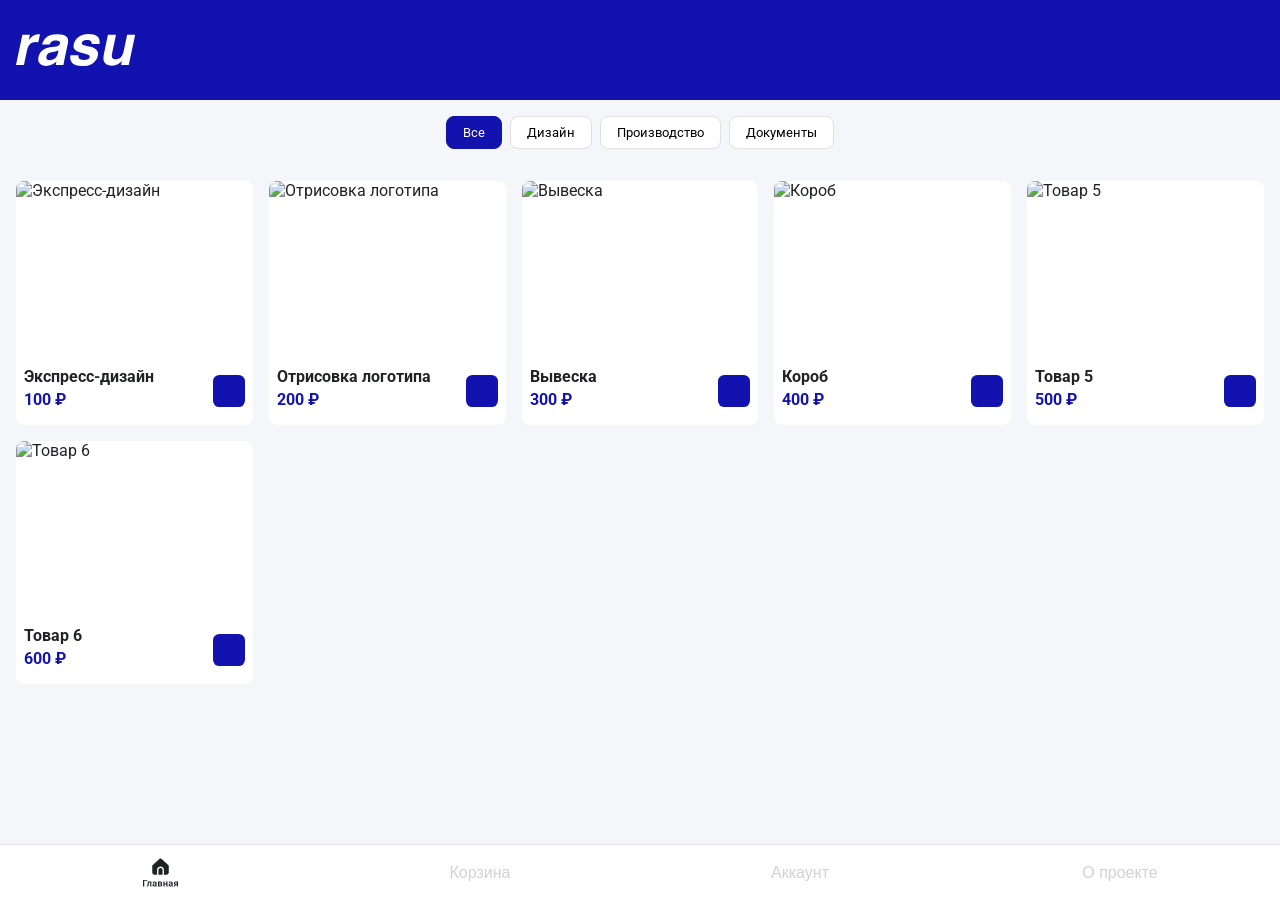
==== commit 5c874805: "update" ====
--- a/index.html
+++ b/index.html
@@ -48,17 +48,39 @@
 
     <!-- bottom navigation -->
     <nav id="bottom-nav">
-        <button data-screen="catalog" class="nav-btn active">
-            <svg class="nav-icon catalog-icon" width="25px" height="25px" viewBox="0 0 52.71 35.51">
-  <g id="_Слой_1-2" data-name="Слой 1">
+        <button data-screen="catalog" class="nav-btn active" aria-label="Каталог">
+            <!-- inactive (grey) catalog icon -->
+            <svg class="nav-icon cat1" width="50px" height="50px" viewBox="0 0 45.46 36.46" fill="currentColor" xmlns="http://www.w3.org/2000/svg">
+  <g id="_Слой_2-2" data-name=" Слой 2">
     <g>
-      <rect width="52.71" height="4.49"/>
-      <rect y="15.51" width="52.71" height="4.49"/>
-      <rect y="31.02" width="52.71" height="4.49"/>
+      <polygon points="5.51 27.81 0 27.81 0 36.34 1.61 36.34 1.61 29.09 5.51 29.09 5.51 27.81"/>
+      <path d="M9.32,30h-3.11l-.12,2.71c-.01.33-.03.62-.06.88s-.07.47-.12.66-.11.34-.18.45-.16.21-.26.27-.22.1-.35.11l-.22.02.02,1.25h.47c.27,0,.52-.04.74-.11s.42-.19.58-.34.31-.36.43-.61.21-.55.28-.9.12-.76.15-1.22l.1-1.94h1.65v5.12h1.55v-6.34h-1.55Z"/>
+      <path d="M17.63,34.85v-2.77c0-.49-.11-.9-.33-1.22s-.51-.57-.89-.73-.81-.24-1.29-.24c-.41,0-.77.05-1.1.16s-.61.25-.84.44-.41.4-.54.63-.19.49-.19.75h1.55c0-.16.04-.31.12-.44s.2-.23.35-.3.33-.11.54-.11c.23,0,.43.04.58.13s.27.21.34.36.11.34.11.56v.41h-.83c-.47,0-.89.05-1.26.14s-.67.23-.92.4-.43.4-.56.65-.19.55-.19.89c0,.36.09.69.28.97s.44.51.77.67s.69.25,1.1.25c.32,0,.6-.05.84-.15s.45-.23.62-.39c.08-.07.12-.15.19-.22,0,.01,0,.02,0,.03.04.25.1.45.17.61h1.58v-.1c-.08-.16-.14-.36-.18-.58s-.06-.5-.06-.81ZM16.07,34.54c-.03.05-.05.1-.09.16-.11.16-.27.3-.47.41s-.44.17-.71.17c-.19,0-.35-.04-.49-.11s-.24-.17-.32-.3-.11-.27-.11-.42.03-.3.09-.43.15-.24.26-.33.27-.16.45-.21.4-.07.64-.07h.75v1.14Z"/>
+      <path d="M24.17,33.28c-.17-.09-.38-.15-.6-.19.24-.08.45-.19.62-.32.17-.13.29-.29.38-.46s.13-.36.13-.55c0-.3-.06-.56-.18-.78s-.3-.4-.53-.55-.51-.25-.84-.33-.7-.11-1.11-.11h-2.6v6.34h3.01c.41,0,.77-.04,1.08-.11s.58-.19.8-.34.38-.34.5-.57.17-.49.17-.79c0-.26-.07-.5-.21-.71s-.34-.4-.62-.54ZM20.98,31.21h1.05c.18,0,.34.01.48.04s.25.07.35.13.16.13.21.23.07.2.07.33c0,.14-.04.27-.11.37s-.19.18-.35.23-.36.08-.6.08h-1.09v-1.4ZM23.33,34.8c-.07.11-.18.19-.33.25s-.34.08-.56.08h-1.46v-1.48h1.46c.24,0,.43.03.58.09s.25.15.32.26.1.24.1.4-.04.29-.11.4Z"/>
+      <polygon points="30.27 32.61 27.98 32.61 27.98 30 26.43 30 26.43 36.34 27.98 36.34 27.98 33.82 30.27 33.82 30.27 36.34 31.83 36.34 31.83 30 30.27 30 30.27 32.61"/>
+      <path d="M38.59,34.85v-2.77c0-.49-.11-.9-.33-1.22s-.51-.57-.89-.73-.81-.24-1.29-.24c-.41,0-.77.05-1.1.16s-.61.25-.84.44-.41.4-.54.63-.19.49-.19.75h1.55c0-.16.04-.31.12-.44s.2-.23.35-.3.33-.11.54-.11c.23,0,.43.04.58.13s.27.21.34.36.11.34.11.56v.41h-.83c-.47,0-.89.05-1.26.14s-.67.23-.92.4-.43.4-.56.65-.19.55-.19.89c0,.36.09.69.28.97s.44.51.77.67s.69.25,1.1.25c.32,0,.6-.05.84-.15s.45-.23.62-.39c.08-.07.12-.15.19-.22,0,.01,0,.02,0,.03.04.25.1.45.17.61h1.58v-.1c-.08-.16-.14-.36-.18-.58s-.06-.5-.06-.81ZM37.03,34.54c-.03.05-.05.1-.09.16-.11.16-.27.3-.47.41s-.44.17-.71.17c-.19,0-.35-.04-.49-.11s-.24-.17-.32-.3-.11-.27-.11-.42.03-.3.09-.43.15-.24.26-.33.27-.16.45-.21.4-.07.64-.07h.75v1.14Z"/>
+      <path d="M42.71,30c-.41,0-.78.05-1.1.15s-.6.25-.83.43-.4.41-.52.66-.18.52-.18.82.06.56.18.8.29.46.51.64c.15.12.34.22.53.3l-1.44,2.54h1.59l1.29-2.27h1.18v2.27h1.55v-6.34h-2.75ZM43.92,32.98h-1.26c-.23,0-.43-.04-.58-.13s-.27-.2-.34-.33-.11-.27-.11-.42.04-.29.12-.42.2-.25.36-.34.37-.13.61-.13h1.21v1.77Z"/>
+      <path d="M33.46,9.05L23.92.46c-.68-.61-1.71-.61-2.39,0l-9.54,8.59v9.31c0,1.58,1.28,2.86,2.86,2.86h15.75c1.58,0,2.86-1.28,2.86-2.86v-9.31ZM25.41,19.43h-5.37v-4.5c0-1.48,1.2-2.68,2.68-2.68s2.68,1.2,2.68,2.68v4.5ZM31.67,18.35c0,.59-.48,1.07-1.07,1.07h-3.4v-4.5c0-2.47-2-4.47-4.47-4.47s-4.47,2-4.47,4.47v4.5h-3.4c-.59,0-1.07-.48-1.07-1.07v-8.51L22.72,1.79l8.95,8.05v8.51Z"/>
     </g>
   </g>
 </svg>
-</button>
+            <!-- active (dark) catalog icon -->
+            <svg class="nav-icon cat2" width="50px" height="50px" viewBox="0 0 45.46 36.46" fill="currentColor" xmlns="http://www.w3.org/2000/svg">
+  <g id="_Слой_2-2" data-name=" Слой 2">
+      <g>
+      <polygon points="5.51 27.81 0 27.81 0 36.34 1.61 36.34 1.61 29.08 5.51 29.08 5.51 27.81"/>
+      <path d="M9.32,30h-3.11l-.12,2.71c-.01.33-.03.62-.06.88s-.07.47-.12.66-.11.34-.18.45-.16.21-.26.27-.22.1-.35.11l-.22.02.02,1.25h.47c.27,0,.52-.04.74-.11s.42-.19.58-.34.31-.36.43-.61.21-.55.28-.9.12-.76.15-1.22l.1-1.94h1.65v5.12h1.55v-6.34h-1.55Z"/>
+      <path d="M17.63,34.85v-2.77c0-.49-.11-.9-.33-1.22s-.51-.57-.89-.73-.81-.24-1.29-.24c-.41,0-.77.05-1.1.16s-.61.25-.84.44-.41.4-.54.63-.19.49-.19.75h1.55c0-.16.04-.31.12-.44s.2-.23.35-.3.33-.11.54-.11c.23,0,.43.04.58.13s.27.21.34.36.11.34.11.56v.41h-.83c-.47,0-.89.05-1.26.14s-.67.23-.92.4-.43.4-.56.65-.19.55-.19.89c0,.36.09.69.28.97s.44.51.77.67.69.25,1.1.25c.32,0,.6-.05.84-.15s.45-.23.62-.39c.08-.07.12-.15.19-.22,0,.01,0,.02,0,.03.04.25.1.45.17.61h1.58v-.1c-.08-.16-.14-.36-.18-.58s-.06-.5-.06-.81ZM16.07,34.54c-.03.05-.05.1-.09.16-.11.16-.27.3-.47.41s-.44.17-.71.17c-.19,0-.35-.04-.49-.11s-.24-.17-.32-.3-.11-.27-.11-.42.03-.3.09-.43.15-.24.26-.33.27-.16.45-.21.4-.07.64-.07h.75v1.14Z"/>
+      <path d="M24.17,33.28c-.17-.09-.38-.15-.6-.19.24-.08.45-.19.62-.32.17-.13.29-.29.38-.46s.13-.36.13-.55c0-.3-.06-.56-.18-.78s-.3-.4-.53-.55-.51-.25-.84-.33-.7-.11-1.11-.11h-2.6v6.34h3.01c.41,0,.77-.04,1.08-.11s.58-.19.8-.34.38-.34.5-.57.17-.49.17-.79c0-.26-.07-.5-.21-.71s-.34-.4-.62-.54ZM20.98,31.21h1.05c.18,0,.34.01.48.04s.25.07.35.13.16.13.21.23.07.2.07.33c0,.14-.04.27-.11.37s-.19.18-.35.23-.36.08-.6.08h-1.09v-1.4ZM23.33,34.8c-.07.11-.18.19-.33.25s-.34.08-.56.08h-1.46v-1.48h1.46c.24,0,.43.03.58.09s.25.15.32.26.1.24.1.4-.04.29-.11.4Z"/>
+      <polygon points="30.27 32.61 27.98 32.61 27.98 30 26.43 30 26.43 36.34 27.98 36.34 27.98 33.82 30.27 33.82 30.27 36.34 31.83 36.34 31.83 30 30.27 30 30.27 32.61"/>
+      <path d="M38.59,34.85v-2.77c0-.49-.11-.9-.33-1.22s-.51-.57-.89-.73-.81-.24-1.29-.24c-.41,0-.77.05-1.1.16s-.61.25-.84.44-.41.4-.54.63-.19.49-.19.75h1.55c0-.16.04-.31.12-.44s.2-.23.35-.3.33-.11.54-.11c.23,0,.43.04.58.13s.27.21.34.36.11.34.11.56v.41h-.83c-.47,0-.89.05-1.26.14s-.67.23-.92.4-.43.4-.56.65-.19.55-.19.89c0,.36.09.69.28.97s.44.51.77.67.69.25,1.1.25c.32,0,.6-.05.84-.15s.45-.23.62-.39c.08-.07.12-.15.19-.22,0,.01,0,.02,0,.03.04.25.1.45.17.61h1.58v-.1c-.08-.16-.14-.36-.18-.58s-.06-.5-.06-.81ZM37.03,34.54c-.03.05-.05.1-.09.16-.11.16-.27.3-.47.41s-.44.17-.71.17c-.19,0-.35-.04-.49-.11s-.24-.17-.32-.3-.11-.27-.11-.42.03-.3.09-.43.15-.24.26-.33.27-.16.45-.21.4-.07.64-.07h.75v1.14Z"/>
+      <path d="M42.71,30c-.41,0-.78.05-1.1.15s-.6.25-.83.43-.4.41-.52.66-.18.52-.18.82.06.56.18.8.29.46.51.64c.15.12.34.22.53.3l-1.44,2.54h1.59l1.29-2.27h1.18v2.27h1.55v-6.34h-2.75ZM43.92,32.98h-1.26c-.23,0-.43-.04-.58-.13s-.27-.2-.34-.33-.11-.27-.11-.41.04-.29.12-.42.2-.25.36-.34.37-.13.61-.13h1.21v1.77Z"/>
+      <path d="M22.72,12.23c-1.48,0-2.68,1.2-2.68,2.68v6.28h5.37v-6.28c0-1.48-1.2-2.68-2.68-2.68Z"/>
+      <path d="M33.45,9.04L23.92.46c-.68-.61-1.71-.61-2.39,0l-9.53,8.58v9.3c0,1.58,1.28,2.86,2.86,2.86h3.4v-6.29c0-2.47,2-4.47,4.47-4.47s4.47,2,4.47,4.47v6.28h3.4c1.58,0,2.86-1.28,2.86-2.86v-9.3Z"/>
+    </g>
+  </g>
+</svg>
+        </button>
         <button data-screen="cart" class="nav-btn">Корзина</button>
         <button data-screen="account" class="nav-btn">Аккаунт</button>
         <button data-screen="about" class="nav-btn">О проекте</button>
@@ -66,36 +88,6 @@
 
     <script src="https://telegram.org/js/telegram-web-app.js"></script>
     <script src="app.js"></script>
-  <script>
-  const tg = window.Telegram.WebApp;
-
-  // Переопределяем цвета темы Telegram, чтобы они НЕ влияли на наш дизайн
-  const themeOverrides = {
-    '--tg-theme-bg-color': '#ffffff',           // Белый фон
-    '--tg-theme-text-color': '#000000',         // Чёрный текст
-    '--tg-theme-hint-color': '#777777',
-    '--tg-theme-link-color': '#0066cc',
-    '--tg-theme-button-color': '#1212af',
-    '--tg-theme-button-text-color': '#ffffff',
-    '--tg-theme-secondary-bg-color': '#f5f5f5',
-  };
-
-  // Применяем сразу
-  Object.entries(themeOverrides).forEach(([key, value]) => {
-    document.documentElement.style.setProperty(key, value);
-  });
-
-  // Говорим Telegram, что приложение готово
-  tg.ready();
-  tg.expand();
-
-  // На случай, если пользователь сменил тему в Telegram — снова навязываем свои цвета
-  tg.onEvent('themeChanged', () => {
-    Object.entries(themeOverrides).forEach(([key, value]) => {
-      document.documentElement.style.setProperty(key, value);
-    });
-  });
-</script>
 
 </body>
 </html>
--- a/styles.css
+++ b/styles.css
@@ -25,7 +25,7 @@
     --btn-font-size: 1rem;
 
     /* element sizes */
-    --header-height: 80px;
+    --header-height: 100px;
     --bottom-nav-height: 56px;
 
     --page-padding: clamp(8px, 3vw, 24px);      /* для малых экранов */
@@ -275,6 +275,15 @@
     background: transparent;
     font-size: var(--btn-font-size);
     cursor: pointer;
+
+    /* center content so icon/text never shifts when state changes */
+    display: flex;
+    align-items: center;
+    justify-content: center;
+
+    /* prevent text/buttons from resizing when font-weight changes */
+    padding: 0;
+
     color: #d2d2d2; /* default grey */
     transition: color 0.15s;
 }
@@ -285,8 +294,12 @@
 .nav-btn.active {
     font-weight: bold;
 }
-/* стили для иконок в нижней навигации */
+
+/* ensure SVG icons are centred and size-consistent */
 .nav-btn .nav-icon {
+    width: 35px;
+    height: 35px;
+    display: block;
     fill: var(--color-notactive); /* серый по умолчанию */
 }
 
@@ -294,7 +307,17 @@
 .nav-btn.active .nav-icon,
 .nav-btn:active .nav-icon {
     fill: var(--color-text); /* твой синий цвет */
-
+}
+
+/* switch between two catalog icon variants */
+.nav-btn .cat2 {
+    display: none;
+}
+.nav-btn.active .cat1 {
+    display: none;
+}
+.nav-btn.active .cat2 {
+    display: block;
 }
 
 #cart-list {
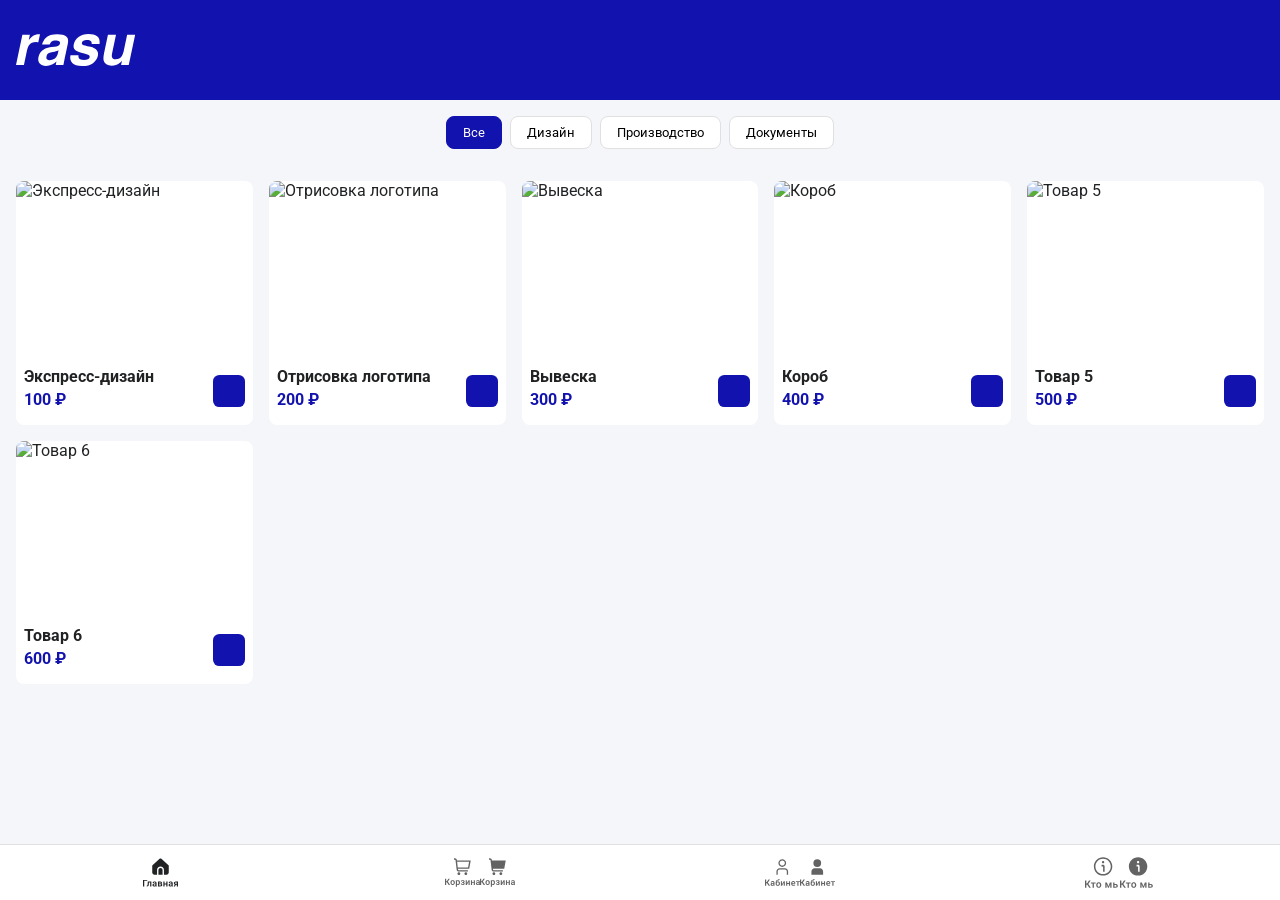
==== commit 12919a60: "update" ====
--- a/index.html
+++ b/index.html
@@ -81,9 +81,108 @@
   </g>
 </svg>
         </button>
-        <button data-screen="cart" class="nav-btn">Корзина</button>
-        <button data-screen="account" class="nav-btn">Аккаунт</button>
-        <button data-screen="about" class="nav-btn">О проекте</button>
+        <button data-screen="cart" class="nav-btn active" aria-label="Корзина">
+            <!-- inactive (grey) cart icon -->
+          <svg class="nav-icon cart1" width="50px" height="50px" viewBox="0 0 47.88 38.78" fill="currentColor" xmlns="http://www.w3.org/2000/svg">
+     <g id="_Слой_2-2" data-name=" Слой 2">
+      </g>
+      <polygon points="6.69 27.81 4.73 27.81 2.45 31.33 1.61 31.33 1.61 27.81 0 27.81 0 36.34 1.61 36.34 1.61 32.75 2.63 32.75 5.03 36.34 6.96 36.34 3.93 31.86 6.69 27.81"/>
+      <path d="M12.64,30.81c-.25-.29-.57-.51-.93-.68s-.79-.24-1.27-.24-.89.08-1.25.24-.68.39-.93.68-.45.63-.58,1.02-.2.82-.2,1.29v.12c0,.46.07.89.2,1.28s.33.73.58,1.03.57.52.94.68.79.24,1.26.24.89-.08,1.26-.24.68-.39.93-.68.45-.63.58-1.03.2-.82.2-1.28v-.12c0-.46-.07-.89-.2-1.29s-.33-.73-.58-1.02ZM11.87,33.24c0,.28-.03.54-.08.78s-.14.46-.25.64-.26.33-.44.43-.39.16-.64.16-.47-.05-.65-.16-.33-.25-.44-.43-.2-.4-.25-.64-.08-.5-.08-.78v-.12c0-.27.03-.53.08-.77s.14-.45.25-.64.26-.33.44-.44.39-.16.64-.16.47.05.65.16.33.25.45.44.2.4.25.64.08.5.08.77v.12Z"/>
+      <path d="M19.82,30.77c-.21-.29-.47-.5-.78-.66s-.66-.23-1.06-.23-.72.08-1.01.23c-.25.13-.46.32-.64.55l-.06-.66h-1.44v8.78h1.55v-3.03c.17.2.36.37.59.49.29.15.63.23,1.02.23s.75-.08,1.06-.24.56-.39.77-.68.36-.63.47-1.03.16-.82.16-1.28v-.12c0-.48-.05-.92-.16-1.32s-.26-.73-.47-1.02ZM18.9,33.23c0,.27-.02.53-.07.77s-.12.46-.23.64-.24.33-.41.44-.37.16-.61.16c-.32,0-.57-.07-.77-.21-.19-.13-.33-.31-.43-.52v-2.64c.05-.11.09-.22.15-.31.11-.14.25-.26.42-.33s.38-.12.62-.12.44.05.61.15.3.24.41.42.18.39.23.63.08.5.08.78v.12Z"/>
+      <path d="M26.33,33.33c-.14-.1-.32-.18-.51-.25.14-.06.28-.14.39-.23.19-.15.34-.32.44-.51s.15-.39.15-.61c0-.3-.06-.57-.18-.79s-.29-.42-.52-.58-.49-.27-.81-.35-.67-.12-1.07-.12c-.46,0-.88.08-1.26.23s-.69.37-.92.66-.34.63-.34,1.03h1.55c0-.16.04-.29.13-.4s.21-.2.37-.26.33-.09.53-.09c.24,0,.43.04.57.11s.23.17.29.29.09.25.09.38c0,.15-.03.28-.09.39s-.16.2-.3.26-.32.09-.55.09h-.94v1.04h.94c.23,0,.43.03.59.09s.28.15.35.27.11.28.11.48c0,.14-.04.28-.11.41s-.19.24-.34.31-.36.12-.6.12-.45-.04-.62-.11-.3-.18-.39-.31-.13-.27-.13-.42h-1.55c0,.46.13.84.39,1.13s.59.51.99.65.81.21,1.24.21c.39,0,.76-.04,1.08-.13s.61-.21.85-.38.42-.36.55-.6.2-.5.2-.81c0-.27-.05-.5-.15-.71s-.25-.38-.44-.52Z"/>
+      <polygon points="29.91 34.14 29.91 30 28.35 30 28.35 36.34 29.91 36.34 32.21 32.21 32.21 36.34 33.77 36.34 33.77 30 32.21 30 29.91 34.14"/>
+      <polygon points="39.32 32.61 37.03 32.61 37.03 30 35.48 30 35.48 36.34 37.03 36.34 37.03 33.82 39.32 33.82 39.32 36.34 40.88 36.34 40.88 30 39.32 30 39.32 32.61"/>
+      <path d="M47.7,35.66c-.04-.22-.06-.5-.06-.81v-2.77c0-.49-.11-.9-.33-1.22s-.51-.57-.89-.73-.81-.24-1.29-.24c-.41,0-.77.05-1.1.16s-.61.25-.84.44-.41.4-.54.63-.19.49-.19.75h1.55c0-.16.04-.31.12-.44s.2-.23.35-.3.33-.11.54-.11c.23,0,.43.04.58.13s.27.21.34.36.11.34.11.56v.41h-.83c-.47,0-.89.05-1.26.14s-.67.23-.92.4-.43.4-.56.65-.19.55-.19.89c0,.36.09.69.28.97s.44.51.77.67.69.25,1.1.25c.32,0,.6-.05.84-.15s.45-.23.62-.39c.08-.07.12-.15.19-.22,0,.01,0,.02,0,.03.04.25.1.45.17.61h1.58v-.1c-.08-.16-.14-.36-.18-.58ZM46.08,34.54c-.03.05-.05.1-.09.16-.11.16-.27.3-.47.41s-.44.17-.71.17c-.19,0-.35-.04-.49-.11s-.24-.17-.32-.3-.11-.27-.11-.42.03-.3.09-.43.15-.24.26-.33.27-.16.45-.21.4-.07.64-.07h.75v1.14Z"/>
+      <path d="M16.3,2.53C16.13,1.09,14.91,0,13.46,0h-1.17v1.91h1.17c.48,0,.89.36.95.84l1.51,12.86c.17,1.44,1.39,2.53,2.84,2.53h12.63v-1.91h-12.63c-.48,0-.89-.36-.95-.84l-.13-1.07h15.46l2.07-11.46h-18.87l-.04-.34ZM32.93,4.78l-1.38,7.64h-14.08l-.9-7.64h16.36Z"/>
+      <path d="M18.98,19.1c-1.06,0-1.91.86-1.91,1.91s.86,1.91,1.91,1.91,1.91-.86,1.91-1.91-.86-1.91-1.91-1.91Z"/>
+      <path d="M30.44,21.01c0-1.06-.86-1.91-1.91-1.91s-1.91.86-1.91,1.91.86,1.91,1.91,1.91,1.91-.86,1.91-1.91Z"/>
+    </g>
+  </g>
+  </svg>
+            <!-- active (dark) cart icon -->
+            <svg class="nav-icon cart2" width="50px" height="50px" viewBox="0 0 47.88 38.78" fill="currentColor" xmlns="http://www.w3.org/2000/svg">
+      <g id="_Слой_2-2" data-name=" Слой 2">
+      </g>
+      <polygon points="6.69 27.81 4.73 27.81 2.45 31.33 1.61 31.33 1.61 27.81 0 27.81 0 36.34 1.61 36.34 1.61 32.75 2.63 32.75 5.03 36.34 6.96 36.34 3.93 31.86 6.69 27.81"/>
+      <path d="M12.64,30.81c-.25-.29-.57-.51-.93-.68s-.79-.24-1.27-.24-.89.08-1.25.24-.68.39-.93.68-.45.63-.58,1.02-.2.82-.2,1.29v.12c0,.46.07.89.2,1.28s.33.73.58,1.03.57.52.94.68.79.24,1.26.24.89-.08,1.26-.24.68-.39.93-.68.45-.63.58-1.03.2-.82.2-1.28v-.12c0-.46-.07-.89-.2-1.29s-.33-.73-.58-1.02ZM11.87,33.24c0,.28-.03.54-.08.78s-.14.46-.25.64-.26.33-.44.43-.39.16-.64.16-.47-.05-.65-.16-.33-.25-.44-.43-.2-.4-.25-.64-.08-.5-.08-.78v-.12c0-.27.03-.53.08-.77s.14-.45.25-.64.26-.33.44-.44.39-.16.64-.16.47.05.65.16.33.25.45.44.2.4.25.64.08.5.08.77v.12Z"/>
+      <path d="M19.82,30.77c-.21-.29-.47-.5-.78-.66s-.66-.23-1.06-.23-.72.08-1.01.23c-.25.13-.46.32-.64.55l-.06-.66h-1.44v8.78h1.55v-3.03c.17.2.36.37.59.49.29.15.63.23,1.02.23s.75-.08,1.06-.24.56-.39.77-.68.36-.63.47-1.03.16-.82.16-1.28v-.12c0-.48-.05-.92-.16-1.32s-.26-.73-.47-1.02ZM18.9,33.23c0,.27-.02.53-.07.77s-.12.46-.23.64-.24.33-.41.44-.37.16-.61.16c-.32,0-.57-.07-.77-.21-.19-.13-.33-.31-.43-.52v-2.64c.05-.11.09-.22.15-.31.11-.14.25-.26.42-.33s.38-.12.62-.12.44.05.61.15.3.24.41.42.18.39.23.63.08.5.08.78v.12Z"/>
+      <path d="M26.33,33.33c-.14-.1-.32-.18-.51-.25.14-.06.28-.14.39-.23.19-.15.34-.32.44-.51s.15-.39.15-.61c0-.3-.06-.57-.18-.79s-.29-.42-.52-.58-.49-.27-.81-.35-.67-.12-1.07-.12c-.46,0-.88.08-1.26.23s-.69.37-.92.66-.34.63-.34,1.03h1.55c0-.16.04-.29.13-.4s.21-.2.37-.26.33-.09.53-.09c.24,0,.43.04.57.11s.23.17.29.29.09.25.09.38c0,.15-.03.28-.09.39s-.16.2-.3.26-.32.09-.55.09h-.94v1.04h.94c.23,0,.43.03.59.09s.28.15.35.27.11.28.11.48c0,.14-.04.28-.11.41s-.19.24-.34.31-.36.12-.6.12-.45-.04-.62-.11-.3-.18-.39-.31-.13-.27-.13-.42h-1.55c0,.46.13.84.39,1.13s.59.51.99.65.81.21,1.24.21c.39,0,.76-.04,1.08-.13s.61-.21.85-.38.42-.36.55-.6.2-.5.2-.81c0-.27-.05-.5-.15-.71s-.25-.38-.44-.52Z"/>
+      <polygon points="29.91 34.14 29.91 30 28.35 30 28.35 36.34 29.91 36.34 32.21 32.21 32.21 36.34 33.77 36.34 33.77 30 32.21 30 29.91 34.14"/>
+      <polygon points="39.32 32.61 37.03 32.61 37.03 30 35.48 30 35.48 36.34 37.03 36.34 37.03 33.82 39.32 33.82 39.32 36.34 40.88 36.34 40.88 30 39.32 30 39.32 32.61"/>
+      <path d="M47.7,35.66c-.04-.22-.06-.5-.06-.81v-2.77c0-.49-.11-.9-.33-1.22s-.51-.57-.89-.73-.81-.24-1.29-.24c-.41,0-.77.05-1.1.16s-.61.25-.84.44-.41.4-.54.63-.19.49-.19.75h1.55c0-.16.04-.31.12-.44s.2-.23.35-.3.33-.11.54-.11c.23,0,.43.04.58.13s.27.21.34.36.11.34.11.56v.41h-.83c-.47,0-.89.05-1.26.14s-.67.23-.92.4-.43.4-.56.65-.19.55-.19.89c0,.36.09.69.28.97s.44.51.77.67.69.25,1.1.25c.32,0,.6-.05.84-.15s.45-.23.62-.39c.08-.07.12-.15.19-.22,0,.01,0,.02,0,.03.04.25.1.45.17.61h1.58v-.1c-.08-.16-.14-.36-.18-.58ZM46.08,34.54c-.03.05-.05.1-.09.16-.11.16-.27.3-.47.41s-.44.17-.71.17c-.19,0-.35-.04-.49-.11s-.24-.17-.32-.3-.11-.27-.11-.42.03-.3.09-.43.15-.24.26-.33.27-.16.45-.21.4-.07.64-.07h.75v1.14Z"/>
+      <path d="M16.3,2.53C16.13,1.09,14.91,0,13.46,0h-1.17v1.91h1.17c.48,0,.89.36.95.84l1.51,12.86c.17,1.44,1.39,2.53,2.84,2.53h12.63v-1.91h-12.63c-.48,0-.89-.36-.95-.84l-.13-1.07h15.46l2.07-11.46h-18.87l-.04-.34Z"/>
+      <path d="M18.98,19.1c-1.06,0-1.91.86-1.91,1.91s.86,1.91,1.91,1.91,1.91-.86,1.91-1.91-.86-1.91-1.91-1.91Z"/>
+      <path d="M30.44,21.01c0-1.06-.86-1.91-1.91-1.91s-1.91.86-1.91,1.91.86,1.91,1.91,1.91,1.91-.86,1.91-1.91Z"/>
+    </g>
+  </g>
+</svg>        
+        </button>
+
+        <button data-screen="account" class="nav-btn active" aria-label="Аккаунт">
+            <!-- inactive (grey) acc icon -->
+          <svg class="nav-icon acc1" width="50px" height="50px" viewBox="0 0 47.73 36.47" fill="currentColor" xmlns="http://www.w3.org/2000/svg">
+       <g id="_Слой_2-2" data-name=" Слой 2">
+       </g>
+      <polygon points="6.69 27.81 4.73 27.81 2.45 31.33 1.61 31.33 1.61 27.81 0 27.81 0 36.34 1.61 36.34 1.61 32.75 2.63 32.75 5.03 36.34 6.96 36.34 3.93 31.86 6.69 27.81"/>
+      <path d="M12.96,34.85v-2.77c0-.49-.11-.9-.33-1.22s-.51-.57-.89-.73-.81-.24-1.29-.24c-.41,0-.77.05-1.1.16s-.61.25-.84.44-.41.4-.54.63-.19.49-.19.75h1.55c0-.16.04-.31.12-.44s.2-.23.35-.3.33-.11.54-.11c.23,0,.43.04.58.13s.27.21.34.36.11.34.11.56v.41h-.83c-.47,0-.89.05-1.26.14s-.67.23-.92.4-.43.4-.56.65-.19.55-.19.89c0,.36.09.69.28.97s.44.51.77.67.69.25,1.1.25c.32,0,.6-.05.84-.15s.45-.23.62-.39c.08-.07.12-.15.19-.22,0,.01,0,.02,0,.03.04.25.1.45.17.61h1.58v-.1c-.08-.16-.14-.36-.18-.58s-.06-.5-.06-.81ZM11.4,34.54c-.03.05-.05.1-.09.16-.11.16-.27.3-.47.41s-.44.17-.71.17c-.19,0-.35-.04-.49-.11s-.24-.17-.32-.3-.11-.27-.11-.42.03-.3.09-.43.15-.24.26-.33.27-.16.45-.21.4-.07.64-.07h.75v1.14Z"/>
+      <path d="M19.68,31.2c-.23-.26-.5-.47-.83-.62s-.71-.22-1.13-.22-.78.08-1.12.24c-.31.14-.58.35-.84.62.07-.41.19-.75.36-1.01.17-.27.37-.47.62-.63s.54-.26.87-.33c.39-.07.73-.16,1.01-.26s.51-.22.69-.37.31-.34.4-.56.13-.5.13-.83h-1.25c0,.17-.04.3-.13.4s-.22.18-.41.24-.42.12-.71.18c-.43.09-.83.25-1.17.48s-.65.54-.9.92-.44.86-.58,1.42-.21,1.22-.21,1.97v.4c0,.46.06.89.19,1.29s.32.73.57,1.02.56.51.93.68.79.24,1.25.24.89-.08,1.26-.23.68-.37.93-.64.44-.6.57-.97.2-.78.2-1.21v-.12c0-.42-.06-.81-.18-1.17s-.29-.67-.52-.93ZM18.82,33.42c0,.25-.03.49-.08.71s-.13.42-.24.58-.25.3-.43.4-.39.14-.65.14-.47-.05-.65-.14-.32-.23-.43-.4-.19-.36-.24-.58-.08-.46-.08-.71v-.12c0-.31.05-.59.14-.85s.24-.47.45-.63.47-.24.81-.24c.25,0,.47.05.65.14s.33.22.44.38.19.34.24.55.08.43.08.66v.12Z"/>
+      <polygon points="23.21 34.14 23.21 30 21.66 30 21.66 36.34 23.21 36.34 25.52 32.21 25.52 36.34 27.07 36.34 27.07 30 25.52 30 23.21 34.14"/>
+      <polygon points="32.63 32.61 30.34 32.61 30.34 30 28.79 30 28.79 36.34 30.34 36.34 30.34 33.82 32.63 33.82 32.63 36.34 34.19 36.34 34.19 30 32.63 30 32.63 32.61"/>
+      <path d="M40.62,30.75c-.23-.27-.52-.49-.86-.64s-.74-.23-1.19-.23-.83.08-1.19.23-.67.38-.93.67-.46.63-.6,1.03-.21.84-.21,1.33v.23c0,.43.07.83.21,1.2s.35.7.62.98.59.5.98.65.81.23,1.29.23c.41,0,.78-.06,1.1-.17s.59-.26.81-.44.4-.37.54-.56l-.78-.81c-.2.25-.42.44-.69.57s-.56.19-.88.19c-.26,0-.49-.05-.69-.14s-.37-.22-.52-.39-.25-.36-.32-.59c-.05-.15-.06-.32-.07-.49h4.08v-.65c0-.46-.06-.88-.18-1.26s-.29-.71-.52-.98ZM39.79,32.58h-2.53c.01-.08,0-.18.02-.25.05-.25.14-.47.25-.65s.25-.32.42-.42.37-.15.6-.15c.29,0,.52.06.7.18s.31.29.4.49.13.43.14.68v.12Z"/>
+      <polygon points="45.66 30 44.11 30 42.08 30 42.08 31.21 44.11 31.21 44.11 36.34 45.66 36.34 45.66 31.21 47.73 31.21 47.73 30 45.66 30"/>
+      <path d="M29.74,16.76v4.46h1.77v-4.46c0-2.42-1.96-4.38-4.38-4.38h-7.15c-2.42,0-4.38,1.96-4.38,4.38v4.46h1.77v-4.46c0-1.44,1.17-2.61,2.61-2.61h7.15c1.44,0,2.61,1.17,2.61,2.61Z"/>
+      <path d="M23.55,10.61c2.93,0,5.3-2.38,5.3-5.3,0-2.93-2.38-5.3-5.3-5.3s-5.3,2.38-5.3,5.3,2.38,5.3,5.3,5.3ZM23.55,1.77c1.95,0,3.54,1.58,3.54,3.54s-1.58,3.54-3.54,3.54-3.54-1.58-3.54-3.54,1.58-3.54,3.54-3.54Z"/>
+    </g>
+  </g>
+</svg>
+            <!-- active (dark) acc icon -->
+            <svg class="nav-icon acc2" width="50px" height="50px" viewBox="0 0 47.73 36.47" fill="currentColor" xmlns="http://www.w3.org/2000/svg">
+      <g id="_Слой_2-2" data-name=" Слой 2">
+      </g>
+      <polygon points="6.69 27.81 4.73 27.81 2.45 31.33 1.61 31.33 1.61 27.81 0 27.81 0 36.34 1.61 36.34 1.61 32.75 2.63 32.75 5.03 36.34 6.96 36.34 3.93 31.86 6.69 27.81"/>
+      <path d="M12.96,34.85v-2.77c0-.49-.11-.9-.33-1.22s-.51-.57-.89-.73-.81-.24-1.29-.24c-.41,0-.77.05-1.1.16s-.61.25-.84.44-.41.4-.54.63-.19.49-.19.75h1.55c0-.16.04-.31.12-.44s.2-.23.35-.3.33-.11.54-.11c.23,0,.43.04.58.13s.27.21.34.36.11.34.11.56v.41h-.83c-.47,0-.89.05-1.26.14s-.67.23-.92.4-.43.4-.56.65-.19.55-.19.89c0,.36.09.69.28.97s.44.51.77.67.69.25,1.1.25c.32,0,.6-.05.84-.15s.45-.23.62-.39c.08-.07.12-.15.19-.22,0,.01,0,.02,0,.03.04.25.1.45.17.61h1.58v-.1c-.08-.16-.14-.36-.18-.58s-.06-.5-.06-.81ZM11.4,34.54c-.03.05-.05.1-.09.16-.11.16-.27.3-.47.41s-.44.17-.71.17c-.19,0-.35-.04-.49-.11s-.24-.17-.32-.3-.11-.27-.11-.42.03-.3.09-.43.15-.24.26-.33.27-.16.45-.21.4-.07.64-.07h.75v1.14Z"/>
+      <path d="M19.68,31.2c-.23-.26-.5-.47-.83-.62s-.71-.22-1.13-.22-.78.08-1.12.24c-.31.14-.58.35-.84.62.07-.41.19-.75.36-1.01.17-.27.37-.47.62-.63s.54-.26.87-.33c.39-.07.73-.16,1.01-.26s.51-.22.69-.37.31-.34.4-.56.13-.5.13-.83h-1.25c0,.17-.04.3-.13.4s-.22.18-.41.24-.42.12-.71.18c-.43.09-.83.25-1.17.48s-.65.54-.9.92-.44.86-.58,1.42-.21,1.22-.21,1.97v.4c0,.46.06.89.19,1.29s.32.73.57,1.02.56.51.93.68.79.24,1.25.24.89-.08,1.26-.23.68-.37.93-.64.44-.6.57-.97.2-.78.2-1.21v-.12c0-.42-.06-.81-.18-1.17s-.29-.67-.52-.93ZM18.82,33.42c0,.25-.03.49-.08.71s-.13.42-.24.58-.25.3-.43.4-.39.14-.65.14-.47-.05-.65-.14-.32-.23-.43-.4-.19-.36-.24-.58-.08-.46-.08-.71v-.12c0-.31.05-.59.14-.85s.24-.47.45-.63.47-.24.81-.24c.25,0,.47.05.65.14s.33.22.44.38.19.34.24.55.08.43.08.66v.12Z"/>
+      <polygon points="23.21 34.14 23.21 30 21.66 30 21.66 36.34 23.21 36.34 25.52 32.21 25.52 36.34 27.07 36.34 27.07 30 25.52 30 23.21 34.14"/>
+      <polygon points="32.63 32.61 30.34 32.61 30.34 30 28.79 30 28.79 36.34 30.34 36.34 30.34 33.82 32.63 33.82 32.63 36.34 34.19 36.34 34.19 30 32.63 30 32.63 32.61"/>
+      <path d="M40.62,30.75c-.23-.27-.52-.49-.86-.64s-.74-.23-1.19-.23-.83.08-1.19.23-.67.38-.93.67-.46.63-.6,1.03-.21.84-.21,1.33v.23c0,.43.07.83.21,1.2s.35.7.62.98.59.5.98.65.81.23,1.29.23c.41,0,.78-.06,1.1-.17s.59-.26.81-.44.4-.37.54-.56l-.78-.81c-.2.25-.42.44-.69.57s-.56.19-.88.19c-.26,0-.49-.05-.69-.14s-.37-.22-.52-.39-.25-.36-.32-.59c-.05-.15-.06-.32-.07-.49h4.08v-.65c0-.46-.06-.88-.18-1.26s-.29-.71-.52-.98ZM39.79,32.58h-2.53c.01-.08,0-.18.02-.25.05-.25.14-.47.25-.65s.25-.32.42-.42.37-.15.6-.15c.29,0,.52.06.7.18s.31.29.4.49.13.43.14.68v.12Z"/>
+      <polygon points="45.66 30 44.11 30 42.08 30 42.08 31.21 44.11 31.21 44.11 36.34 45.66 36.34 45.66 31.21 47.73 31.21 47.73 30 45.66 30"/>
+      <path d="M31.51,16.76c0-2.42-1.96-4.38-4.38-4.38h-7.15c-2.42,0-4.38,1.96-4.38,4.38v4.46h15.91v-4.46Z"/>
+      <circle cx="23.55" cy="5.3" r="5.3"/>
+    </g>
+  </g>
+</svg>
+        </button>
+
+        <button data-screen="about" class="nav-btn active" aria-label="Кто мы">
+            <!-- inactive (grey) inf icon -->
+          <svg class="nav-icon inf1" width="50px" height="50px" viewBox="0 0 41.57 36.46" fill="currentColor" xmlns="http://www.w3.org/2000/svg">
+      <g id="_Слой_2-2" data-name=" Слой 2">
+      </g>
+      <polygon points="6.69 27.81 4.73 27.81 2.45 31.33 1.61 31.33 1.61 27.81 0 27.81 0 36.34 1.61 36.34 1.61 32.75 2.63 32.75 5.03 36.34 6.96 36.34 3.93 31.86 6.69 27.81"/>
+      <polygon points="9.01 30 6.99 30 6.99 31.21 9.01 31.21 9.01 36.34 10.57 36.34 10.57 31.21 12.63 31.21 12.63 30 10.57 30 9.01 30"/>
+      <path d="M18.51,30.81c-.25-.29-.57-.51-.93-.68s-.79-.24-1.27-.24-.89.08-1.25.24-.68.39-.93.68-.45.63-.58,1.02-.2.82-.2,1.29v.12c0,.46.07.89.2,1.28s.33.73.58,1.03.57.52.94.68.79.24,1.26.24.89-.08,1.26-.24.68-.39.93-.68.45-.63.58-1.03.2-.82.2-1.28v-.12c0-.46-.07-.89-.2-1.29s-.33-.73-.58-1.02ZM17.74,33.24c0,.28-.03.54-.08.78s-.14.46-.25.64-.26.33-.44.43-.39.16-.64.16-.47-.05-.65-.16-.33-.25-.44-.43-.2-.4-.25-.64-.08-.5-.08-.78v-.12c0-.27.03-.53.08-.77s.14-.45.25-.64.26-.33.44-.44.39-.16.64-.16.47.05.65.16.33.25.45.44.2.4.25.64.08.5.08.77v.12Z"/>
+      <polygon points="29.97 30 29.58 30 27.8 34.52 26.03 30 25.65 30 24.73 30 24.1 30 24.1 36.34 25.65 36.34 25.65 32.3 27.27 36.34 28.32 36.34 29.97 32.25 29.97 36.34 31.52 36.34 31.52 30 30.87 30 29.97 30"/>
+      <path d="M37.75,32.23c-.4-.19-.88-.28-1.44-.28h-1.29v-1.95h-1.55v6.34h2.85c.42,0,.8-.05,1.13-.16s.61-.26.83-.46.4-.43.52-.7.18-.56.18-.87c0-.43-.1-.82-.31-1.15s-.51-.59-.91-.77ZM37.31,34.64c-.07.15-.19.27-.35.36s-.38.14-.65.14h-1.29v-1.96h1.29c.27,0,.49.05.65.14s.28.22.35.37.11.31.11.48-.04.33-.11.47Z"/>
+      <path d="M21.49,0c-6.05,0-10.96,4.91-10.96,10.96s4.91,10.96,10.96,10.96c6.05,0,10.95-4.91,10.96-10.96,0-6.05-4.91-10.96-10.96-10.96ZM21.49,20.09c-5.04,0-9.13-4.09-9.13-9.13S16.45,1.83,21.49,1.83c5.04,0,9.13,4.09,9.13,9.13,0,5.04-4.09,9.13-9.13,9.13Z"/>
+      <path d="M21.49,9.13h-1.83v1.83h1.83v6.39h1.83v-6.39c0-1.01-.82-1.83-1.83-1.83Z"/>
+      <path d="M21.49,7.31c.76,0,1.37-.61,1.37-1.37s-.61-1.37-1.37-1.37-1.37.61-1.37,1.37.61,1.37,1.37,1.37Z"/>
+    </g>
+  </g>
+</svg>
+            <!-- active (dark) inf icon -->
+          <svg class="nav-icon inf2" width="50px" height="50px" viewBox="0 0 41.57 36.46" fill="currentColor" xmlns="http://www.w3.org/2000/svg">
+      <g id="_Слой_2-2" data-name=" Слой 2">
+      </g>
+      <polygon points="6.69 27.81 4.73 27.81 2.45 31.33 1.61 31.33 1.61 27.81 0 27.81 0 36.34 1.61 36.34 1.61 32.75 2.63 32.75 5.03 36.34 6.96 36.34 3.93 31.86 6.69 27.81"/>
+      <polygon points="9.01 30 6.99 30 6.99 31.21 9.01 31.21 9.01 36.34 10.57 36.34 10.57 31.21 12.63 31.21 12.63 30 10.57 30 9.01 30"/>
+      <path d="M18.51,30.81c-.25-.29-.57-.51-.93-.68s-.79-.24-1.27-.24-.89.08-1.25.24-.68.39-.93.68-.45.63-.58,1.02-.2.82-.2,1.29v.12c0,.46.07.89.2,1.28s.33.73.58,1.03.57.52.94.68.79.24,1.26.24.89-.08,1.26-.24.68-.39.93-.68.45-.63.58-1.03.2-.82.2-1.28v-.12c0-.46-.07-.89-.2-1.29s-.33-.73-.58-1.02ZM17.74,33.24c0,.28-.03.54-.08.78s-.14.46-.25.64-.26.33-.44.43-.39.16-.64.16-.47-.05-.65-.16-.33-.25-.44-.43-.2-.4-.25-.64-.08-.5-.08-.78v-.12c0-.27.03-.53.08-.77s.14-.45.25-.64.26-.33.44-.44.39-.16.64-.16.47.05.65.16.33.25.45.44.2.4.25.64.08.5.08.77v.12Z"/>
+      <polygon points="29.97 30 29.58 30 27.8 34.52 26.03 30 25.65 30 24.73 30 24.1 30 24.1 36.34 25.65 36.34 25.65 32.3 27.27 36.34 28.32 36.34 29.97 32.25 29.97 36.34 31.52 36.34 31.52 30 30.87 30 29.97 30"/>
+      <path d="M37.75,32.23c-.4-.19-.88-.28-1.44-.28h-1.29v-1.95h-1.55v6.34h2.85c.42,0,.8-.05,1.13-.16s.61-.26.83-.46.4-.43.52-.7.18-.56.18-.87c0-.43-.1-.82-.31-1.15s-.51-.59-.91-.77ZM37.31,34.64c-.07.15-.19.27-.35.36s-.38.14-.65.14h-1.29v-1.96h1.29c.27,0,.49.05.65.14s.28.22.35.37.11.31.11.48-.04.33-.11.47Z"/>
+      <path d="M21.49,0c-6.05,0-10.96,4.91-10.96,10.96s4.91,10.96,10.96,10.96,10.96-4.91,10.96-10.96c0-6.05-4.91-10.95-10.96-10.96ZM21.49,4.57c.76,0,1.37.61,1.37,1.37s-.61,1.37-1.37,1.37-1.37-.61-1.37-1.37.61-1.37,1.37-1.37ZM23.32,17.35h-1.83v-6.39h-1.83v-1.83h1.83c1.01,0,1.83.82,1.83,1.83v6.39Z"/>
+    </g>
+  </g>
+</svg> 
+        </button>
     </nav>
 
     <script src="https://telegram.org/js/telegram-web-app.js"></script>
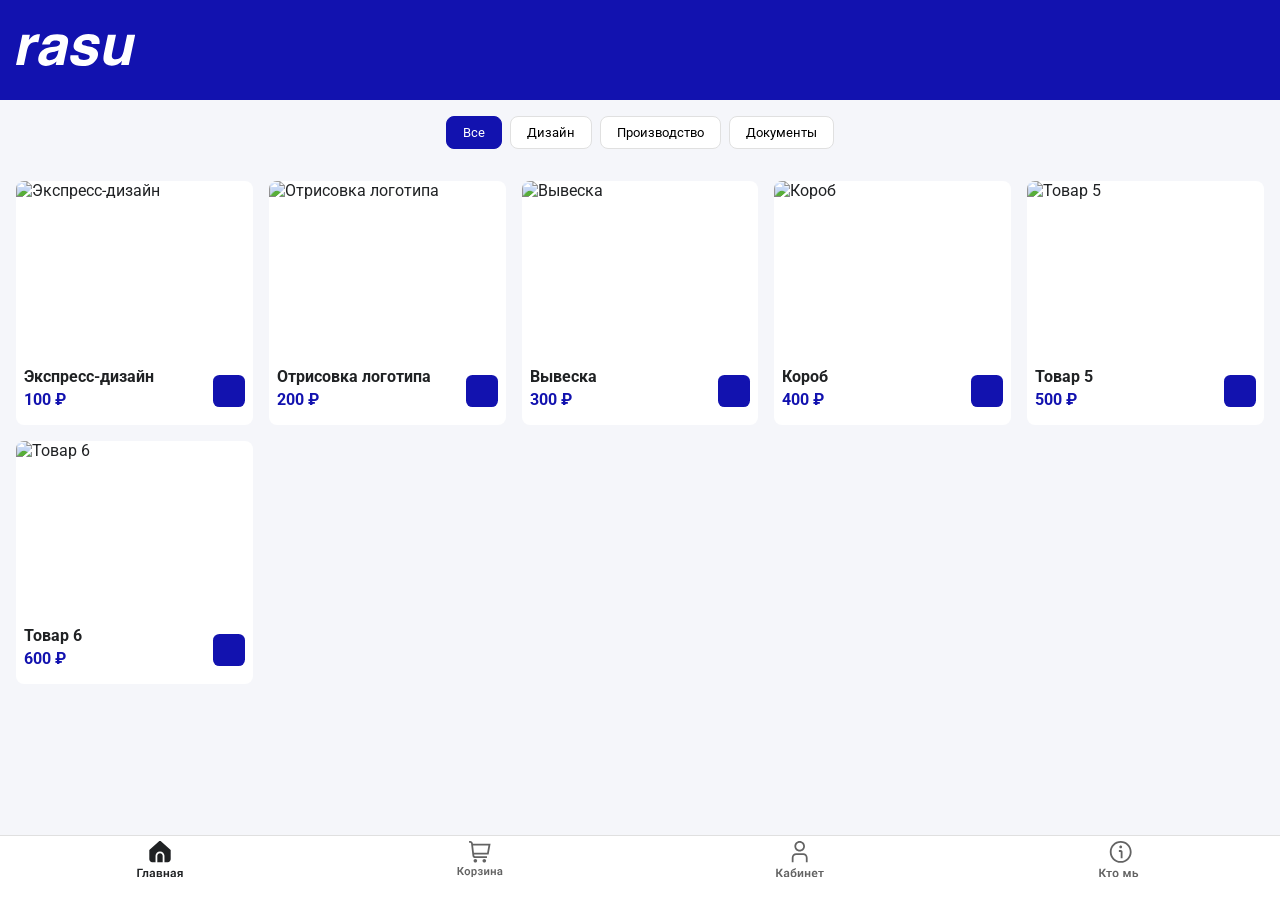
==== commit 34046d55: "update" ====
--- a/index.html
+++ b/index.html
@@ -50,7 +50,7 @@
     <nav id="bottom-nav">
         <button data-screen="catalog" class="nav-btn active" aria-label="Каталог">
             <!-- inactive (grey) catalog icon -->
-            <svg class="nav-icon cat1" width="50px" height="50px" viewBox="0 0 45.46 36.46" fill="currentColor" xmlns="http://www.w3.org/2000/svg">
+            <svg class="nav-icon cat1" width="55px" height="40px" viewBox="0 0 45.46 36.46" fill="currentColor" xmlns="http://www.w3.org/2000/svg">
   <g id="_Слой_2-2" data-name=" Слой 2">
     <g>
       <polygon points="5.51 27.81 0 27.81 0 36.34 1.61 36.34 1.61 29.09 5.51 29.09 5.51 27.81"/>
@@ -65,7 +65,7 @@
   </g>
 </svg>
             <!-- active (dark) catalog icon -->
-            <svg class="nav-icon cat2" width="50px" height="50px" viewBox="0 0 45.46 36.46" fill="currentColor" xmlns="http://www.w3.org/2000/svg">
+            <svg class="nav-icon cat2" width="55px" height="40px" viewBox="0 0 45.46 36.46" fill="currentColor" xmlns="http://www.w3.org/2000/svg">
   <g id="_Слой_2-2" data-name=" Слой 2">
       <g>
       <polygon points="5.51 27.81 0 27.81 0 36.34 1.61 36.34 1.61 29.08 5.51 29.08 5.51 27.81"/>
@@ -83,7 +83,7 @@
         </button>
         <button data-screen="cart" class="nav-btn active" aria-label="Корзина">
             <!-- inactive (grey) cart icon -->
-          <svg class="nav-icon cart1" width="50px" height="50px" viewBox="0 0 47.88 38.78" fill="currentColor" xmlns="http://www.w3.org/2000/svg">
+          <svg class="nav-icon cart1" width=width="55px" height="40px" viewBox="0 0 47.88 38.78" fill="currentColor" xmlns="http://www.w3.org/2000/svg">
      <g id="_Слой_2-2" data-name=" Слой 2">
       </g>
       <polygon points="6.69 27.81 4.73 27.81 2.45 31.33 1.61 31.33 1.61 27.81 0 27.81 0 36.34 1.61 36.34 1.61 32.75 2.63 32.75 5.03 36.34 6.96 36.34 3.93 31.86 6.69 27.81"/>
@@ -100,7 +100,7 @@
   </g>
   </svg>
             <!-- active (dark) cart icon -->
-            <svg class="nav-icon cart2" width="50px" height="50px" viewBox="0 0 47.88 38.78" fill="currentColor" xmlns="http://www.w3.org/2000/svg">
+            <svg class="nav-icon cart2" width="55px" height="40px" viewBox="0 0 47.88 38.78" fill="currentColor" xmlns="http://www.w3.org/2000/svg">
       <g id="_Слой_2-2" data-name=" Слой 2">
       </g>
       <polygon points="6.69 27.81 4.73 27.81 2.45 31.33 1.61 31.33 1.61 27.81 0 27.81 0 36.34 1.61 36.34 1.61 32.75 2.63 32.75 5.03 36.34 6.96 36.34 3.93 31.86 6.69 27.81"/>
@@ -120,7 +120,7 @@
 
         <button data-screen="account" class="nav-btn active" aria-label="Аккаунт">
             <!-- inactive (grey) acc icon -->
-          <svg class="nav-icon acc1" width="50px" height="50px" viewBox="0 0 47.73 36.47" fill="currentColor" xmlns="http://www.w3.org/2000/svg">
+          <svg class="nav-icon acc1" width="55px" height="40px" viewBox="0 0 47.73 36.47" fill="currentColor" xmlns="http://www.w3.org/2000/svg">
        <g id="_Слой_2-2" data-name=" Слой 2">
        </g>
       <polygon points="6.69 27.81 4.73 27.81 2.45 31.33 1.61 31.33 1.61 27.81 0 27.81 0 36.34 1.61 36.34 1.61 32.75 2.63 32.75 5.03 36.34 6.96 36.34 3.93 31.86 6.69 27.81"/>
@@ -136,7 +136,7 @@
   </g>
 </svg>
             <!-- active (dark) acc icon -->
-            <svg class="nav-icon acc2" width="50px" height="50px" viewBox="0 0 47.73 36.47" fill="currentColor" xmlns="http://www.w3.org/2000/svg">
+            <svg class="nav-icon acc2" width="55px" height="40px" viewBox="0 0 47.73 36.47" fill="currentColor" xmlns="http://www.w3.org/2000/svg">
       <g id="_Слой_2-2" data-name=" Слой 2">
       </g>
       <polygon points="6.69 27.81 4.73 27.81 2.45 31.33 1.61 31.33 1.61 27.81 0 27.81 0 36.34 1.61 36.34 1.61 32.75 2.63 32.75 5.03 36.34 6.96 36.34 3.93 31.86 6.69 27.81"/>
@@ -155,7 +155,7 @@
 
         <button data-screen="about" class="nav-btn active" aria-label="Кто мы">
             <!-- inactive (grey) inf icon -->
-          <svg class="nav-icon inf1" width="50px" height="50px" viewBox="0 0 41.57 36.46" fill="currentColor" xmlns="http://www.w3.org/2000/svg">
+          <svg class="nav-icon inf1" width="55px" height="40px" viewBox="0 0 41.57 36.46" fill="currentColor" xmlns="http://www.w3.org/2000/svg">
       <g id="_Слой_2-2" data-name=" Слой 2">
       </g>
       <polygon points="6.69 27.81 4.73 27.81 2.45 31.33 1.61 31.33 1.61 27.81 0 27.81 0 36.34 1.61 36.34 1.61 32.75 2.63 32.75 5.03 36.34 6.96 36.34 3.93 31.86 6.69 27.81"/>
@@ -170,7 +170,7 @@
   </g>
 </svg>
             <!-- active (dark) inf icon -->
-          <svg class="nav-icon inf2" width="50px" height="50px" viewBox="0 0 41.57 36.46" fill="currentColor" xmlns="http://www.w3.org/2000/svg">
+          <svg class="nav-icon inf2" width="55px" height="40px" viewBox="0 0 41.57 36.46" fill="currentColor" xmlns="http://www.w3.org/2000/svg">
       <g id="_Слой_2-2" data-name=" Слой 2">
       </g>
       <polygon points="6.69 27.81 4.73 27.81 2.45 31.33 1.61 31.33 1.61 27.81 0 27.81 0 36.34 1.61 36.34 1.61 32.75 2.63 32.75 5.03 36.34 6.96 36.34 3.93 31.86 6.69 27.81"/>
--- a/styles.css
+++ b/styles.css
@@ -26,7 +26,7 @@
 
     /* element sizes */
     --header-height: 100px;
-    --bottom-nav-height: 56px;
+    --bottom-nav-height: 65px;
 
     --page-padding: clamp(8px, 3vw, 24px);      /* для малых экранов */
     --max-content-width: 2000px;  /* макс. ширина контента */
@@ -278,7 +278,8 @@
 
     /* center content so icon/text never shifts when state changes */
     display: flex;
-    align-items: center;
+    align-items: top;
+    margin-top: 5px;
     justify-content: center;
 
     /* prevent text/buttons from resizing when font-weight changes */
@@ -297,8 +298,8 @@
 
 /* ensure SVG icons are centred and size-consistent */
 .nav-btn .nav-icon {
-    width: 35px;
-    height: 35px;
+    width: 50px;
+    height: 36.3636px;
     display: block;
     fill: var(--color-notactive); /* серый по умолчанию */
 }
@@ -317,6 +318,33 @@
     display: none;
 }
 .nav-btn.active .cat2 {
+    display: block;
+}
+.nav-btn .cart2 {
+    display: none;
+}
+.nav-btn.active .cart1 {
+    display: none;
+}
+.nav-btn.active .cart2 {
+    display: block;
+}
+.nav-btn .acc2 {
+    display: none;
+}
+.nav-btn.active .acc1 {
+    display: none;
+}
+.nav-btn.active .acc2 {
+    display: block;
+}
+.nav-btn .inf2 {
+    display: none;
+}
+.nav-btn.active .inf1 {
+    display: none;
+}
+.nav-btn.active .inf2 {
     display: block;
 }
 
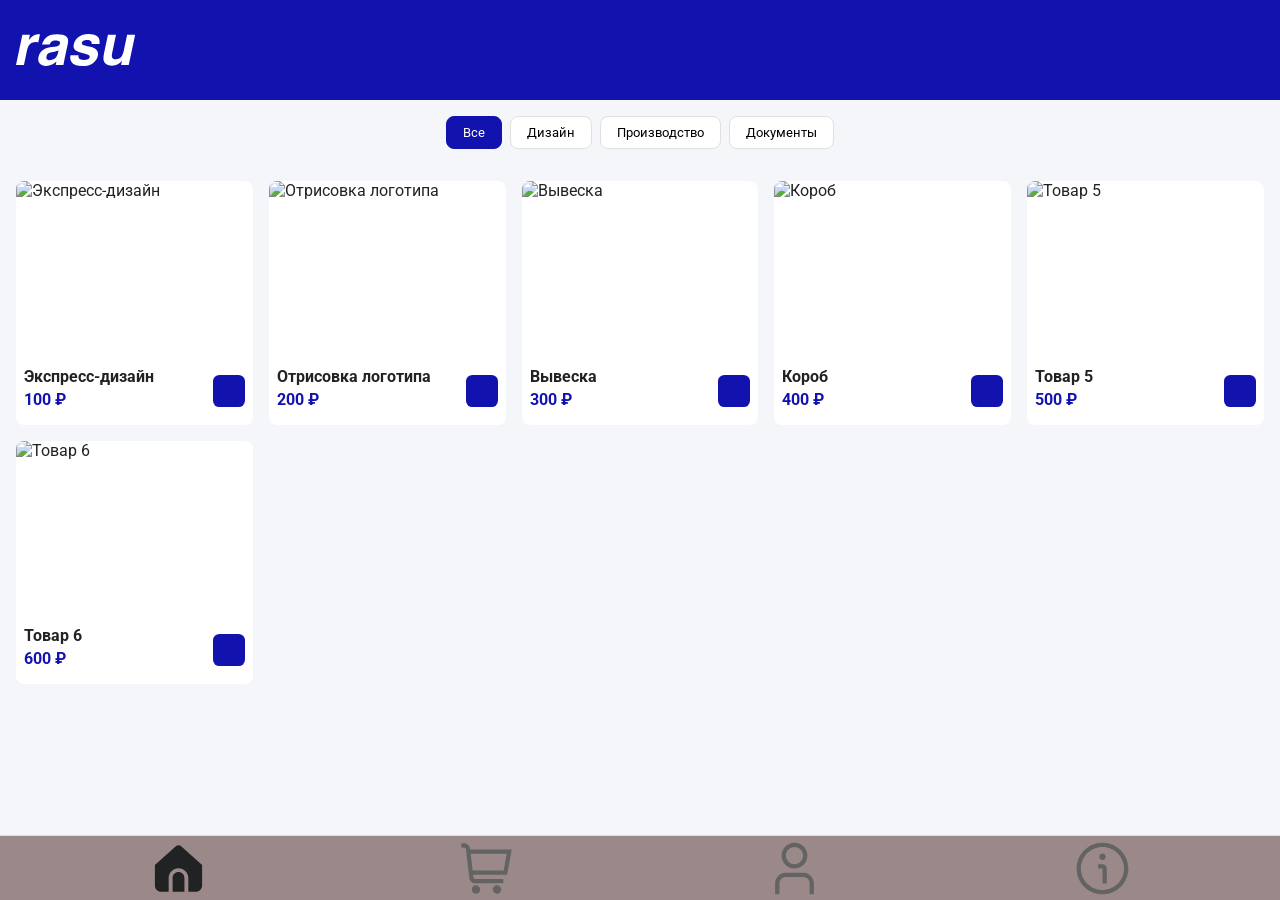
==== commit 2414f122: "update" ====
--- a/index.html
+++ b/index.html
@@ -50,138 +50,62 @@
     <nav id="bottom-nav">
         <button data-screen="catalog" class="nav-btn active" aria-label="Каталог">
             <!-- inactive (grey) catalog icon -->
-            <svg class="nav-icon cat1" width="55px" height="40px" viewBox="0 0 45.46 36.46" fill="currentColor" xmlns="http://www.w3.org/2000/svg">
-  <g id="_Слой_2-2" data-name=" Слой 2">
-    <g>
-      <polygon points="5.51 27.81 0 27.81 0 36.34 1.61 36.34 1.61 29.09 5.51 29.09 5.51 27.81"/>
-      <path d="M9.32,30h-3.11l-.12,2.71c-.01.33-.03.62-.06.88s-.07.47-.12.66-.11.34-.18.45-.16.21-.26.27-.22.1-.35.11l-.22.02.02,1.25h.47c.27,0,.52-.04.74-.11s.42-.19.58-.34.31-.36.43-.61.21-.55.28-.9.12-.76.15-1.22l.1-1.94h1.65v5.12h1.55v-6.34h-1.55Z"/>
-      <path d="M17.63,34.85v-2.77c0-.49-.11-.9-.33-1.22s-.51-.57-.89-.73-.81-.24-1.29-.24c-.41,0-.77.05-1.1.16s-.61.25-.84.44-.41.4-.54.63-.19.49-.19.75h1.55c0-.16.04-.31.12-.44s.2-.23.35-.3.33-.11.54-.11c.23,0,.43.04.58.13s.27.21.34.36.11.34.11.56v.41h-.83c-.47,0-.89.05-1.26.14s-.67.23-.92.4-.43.4-.56.65-.19.55-.19.89c0,.36.09.69.28.97s.44.51.77.67s.69.25,1.1.25c.32,0,.6-.05.84-.15s.45-.23.62-.39c.08-.07.12-.15.19-.22,0,.01,0,.02,0,.03.04.25.1.45.17.61h1.58v-.1c-.08-.16-.14-.36-.18-.58s-.06-.5-.06-.81ZM16.07,34.54c-.03.05-.05.1-.09.16-.11.16-.27.3-.47.41s-.44.17-.71.17c-.19,0-.35-.04-.49-.11s-.24-.17-.32-.3-.11-.27-.11-.42.03-.3.09-.43.15-.24.26-.33.27-.16.45-.21.4-.07.64-.07h.75v1.14Z"/>
-      <path d="M24.17,33.28c-.17-.09-.38-.15-.6-.19.24-.08.45-.19.62-.32.17-.13.29-.29.38-.46s.13-.36.13-.55c0-.3-.06-.56-.18-.78s-.3-.4-.53-.55-.51-.25-.84-.33-.7-.11-1.11-.11h-2.6v6.34h3.01c.41,0,.77-.04,1.08-.11s.58-.19.8-.34.38-.34.5-.57.17-.49.17-.79c0-.26-.07-.5-.21-.71s-.34-.4-.62-.54ZM20.98,31.21h1.05c.18,0,.34.01.48.04s.25.07.35.13.16.13.21.23.07.2.07.33c0,.14-.04.27-.11.37s-.19.18-.35.23-.36.08-.6.08h-1.09v-1.4ZM23.33,34.8c-.07.11-.18.19-.33.25s-.34.08-.56.08h-1.46v-1.48h1.46c.24,0,.43.03.58.09s.25.15.32.26.1.24.1.4-.04.29-.11.4Z"/>
-      <polygon points="30.27 32.61 27.98 32.61 27.98 30 26.43 30 26.43 36.34 27.98 36.34 27.98 33.82 30.27 33.82 30.27 36.34 31.83 36.34 31.83 30 30.27 30 30.27 32.61"/>
-      <path d="M38.59,34.85v-2.77c0-.49-.11-.9-.33-1.22s-.51-.57-.89-.73-.81-.24-1.29-.24c-.41,0-.77.05-1.1.16s-.61.25-.84.44-.41.4-.54.63-.19.49-.19.75h1.55c0-.16.04-.31.12-.44s.2-.23.35-.3.33-.11.54-.11c.23,0,.43.04.58.13s.27.21.34.36.11.34.11.56v.41h-.83c-.47,0-.89.05-1.26.14s-.67.23-.92.4-.43.4-.56.65-.19.55-.19.89c0,.36.09.69.28.97s.44.51.77.67s.69.25,1.1.25c.32,0,.6-.05.84-.15s.45-.23.62-.39c.08-.07.12-.15.19-.22,0,.01,0,.02,0,.03.04.25.1.45.17.61h1.58v-.1c-.08-.16-.14-.36-.18-.58s-.06-.5-.06-.81ZM37.03,34.54c-.03.05-.05.1-.09.16-.11.16-.27.3-.47.41s-.44.17-.71.17c-.19,0-.35-.04-.49-.11s-.24-.17-.32-.3-.11-.27-.11-.42.03-.3.09-.43.15-.24.26-.33.27-.16.45-.21.4-.07.64-.07h.75v1.14Z"/>
-      <path d="M42.71,30c-.41,0-.78.05-1.1.15s-.6.25-.83.43-.4.41-.52.66-.18.52-.18.82.06.56.18.8.29.46.51.64c.15.12.34.22.53.3l-1.44,2.54h1.59l1.29-2.27h1.18v2.27h1.55v-6.34h-2.75ZM43.92,32.98h-1.26c-.23,0-.43-.04-.58-.13s-.27-.2-.34-.33-.11-.27-.11-.42.04-.29.12-.42.2-.25.36-.34.37-.13.61-.13h1.21v1.77Z"/>
-      <path d="M33.46,9.05L23.92.46c-.68-.61-1.71-.61-2.39,0l-9.54,8.59v9.31c0,1.58,1.28,2.86,2.86,2.86h15.75c1.58,0,2.86-1.28,2.86-2.86v-9.31ZM25.41,19.43h-5.37v-4.5c0-1.48,1.2-2.68,2.68-2.68s2.68,1.2,2.68,2.68v4.5ZM31.67,18.35c0,.59-.48,1.07-1.07,1.07h-3.4v-4.5c0-2.47-2-4.47-4.47-4.47s-4.47,2-4.47,4.47v4.5h-3.4c-.59,0-1.07-.48-1.07-1.07v-8.51L22.72,1.79l8.95,8.05v8.51Z"/>
-    </g>
-  </g>
+            <svg class="nav-icon cat1" xmlns="http://www.w3.org/2000/svg" viewBox="0 0 25 25">
+  <g id="a" data-name=" Слой 2" >
+  <path d="M13.7,2.36c-.69-.62-1.72-.62-2.4,0L1.76,10.94v9.31c0,1.58,1.28,2.87,2.86,2.87h15.75c1.59,0,2.87-1.29,2.87-2.87v-9.31L13.7,2.36ZM15.18,21.32h-5.37v-4.49c0-1.49,1.21-2.69,2.69-2.69s2.68,1.2,2.68,2.69v4.49ZM21.45,20.25c0,.59-.48,1.07-1.08,1.07h-3.4v-4.49c0-2.48-2-4.48-4.47-4.48s-4.48,2-4.48,4.48v4.49h-3.4c-.59,0-1.07-.48-1.07-1.07v-8.51L12.5,3.69l8.95,8.05v8.51Z"/>
 </svg>
             <!-- active (dark) catalog icon -->
-            <svg class="nav-icon cat2" width="55px" height="40px" viewBox="0 0 45.46 36.46" fill="currentColor" xmlns="http://www.w3.org/2000/svg">
-  <g id="_Слой_2-2" data-name=" Слой 2">
-      <g>
-      <polygon points="5.51 27.81 0 27.81 0 36.34 1.61 36.34 1.61 29.08 5.51 29.08 5.51 27.81"/>
-      <path d="M9.32,30h-3.11l-.12,2.71c-.01.33-.03.62-.06.88s-.07.47-.12.66-.11.34-.18.45-.16.21-.26.27-.22.1-.35.11l-.22.02.02,1.25h.47c.27,0,.52-.04.74-.11s.42-.19.58-.34.31-.36.43-.61.21-.55.28-.9.12-.76.15-1.22l.1-1.94h1.65v5.12h1.55v-6.34h-1.55Z"/>
-      <path d="M17.63,34.85v-2.77c0-.49-.11-.9-.33-1.22s-.51-.57-.89-.73-.81-.24-1.29-.24c-.41,0-.77.05-1.1.16s-.61.25-.84.44-.41.4-.54.63-.19.49-.19.75h1.55c0-.16.04-.31.12-.44s.2-.23.35-.3.33-.11.54-.11c.23,0,.43.04.58.13s.27.21.34.36.11.34.11.56v.41h-.83c-.47,0-.89.05-1.26.14s-.67.23-.92.4-.43.4-.56.65-.19.55-.19.89c0,.36.09.69.28.97s.44.51.77.67.69.25,1.1.25c.32,0,.6-.05.84-.15s.45-.23.62-.39c.08-.07.12-.15.19-.22,0,.01,0,.02,0,.03.04.25.1.45.17.61h1.58v-.1c-.08-.16-.14-.36-.18-.58s-.06-.5-.06-.81ZM16.07,34.54c-.03.05-.05.1-.09.16-.11.16-.27.3-.47.41s-.44.17-.71.17c-.19,0-.35-.04-.49-.11s-.24-.17-.32-.3-.11-.27-.11-.42.03-.3.09-.43.15-.24.26-.33.27-.16.45-.21.4-.07.64-.07h.75v1.14Z"/>
-      <path d="M24.17,33.28c-.17-.09-.38-.15-.6-.19.24-.08.45-.19.62-.32.17-.13.29-.29.38-.46s.13-.36.13-.55c0-.3-.06-.56-.18-.78s-.3-.4-.53-.55-.51-.25-.84-.33-.7-.11-1.11-.11h-2.6v6.34h3.01c.41,0,.77-.04,1.08-.11s.58-.19.8-.34.38-.34.5-.57.17-.49.17-.79c0-.26-.07-.5-.21-.71s-.34-.4-.62-.54ZM20.98,31.21h1.05c.18,0,.34.01.48.04s.25.07.35.13.16.13.21.23.07.2.07.33c0,.14-.04.27-.11.37s-.19.18-.35.23-.36.08-.6.08h-1.09v-1.4ZM23.33,34.8c-.07.11-.18.19-.33.25s-.34.08-.56.08h-1.46v-1.48h1.46c.24,0,.43.03.58.09s.25.15.32.26.1.24.1.4-.04.29-.11.4Z"/>
-      <polygon points="30.27 32.61 27.98 32.61 27.98 30 26.43 30 26.43 36.34 27.98 36.34 27.98 33.82 30.27 33.82 30.27 36.34 31.83 36.34 31.83 30 30.27 30 30.27 32.61"/>
-      <path d="M38.59,34.85v-2.77c0-.49-.11-.9-.33-1.22s-.51-.57-.89-.73-.81-.24-1.29-.24c-.41,0-.77.05-1.1.16s-.61.25-.84.44-.41.4-.54.63-.19.49-.19.75h1.55c0-.16.04-.31.12-.44s.2-.23.35-.3.33-.11.54-.11c.23,0,.43.04.58.13s.27.21.34.36.11.34.11.56v.41h-.83c-.47,0-.89.05-1.26.14s-.67.23-.92.4-.43.4-.56.65-.19.55-.19.89c0,.36.09.69.28.97s.44.51.77.67.69.25,1.1.25c.32,0,.6-.05.84-.15s.45-.23.62-.39c.08-.07.12-.15.19-.22,0,.01,0,.02,0,.03.04.25.1.45.17.61h1.58v-.1c-.08-.16-.14-.36-.18-.58s-.06-.5-.06-.81ZM37.03,34.54c-.03.05-.05.1-.09.16-.11.16-.27.3-.47.41s-.44.17-.71.17c-.19,0-.35-.04-.49-.11s-.24-.17-.32-.3-.11-.27-.11-.42.03-.3.09-.43.15-.24.26-.33.27-.16.45-.21.4-.07.64-.07h.75v1.14Z"/>
-      <path d="M42.71,30c-.41,0-.78.05-1.1.15s-.6.25-.83.43-.4.41-.52.66-.18.52-.18.82.06.56.18.8.29.46.51.64c.15.12.34.22.53.3l-1.44,2.54h1.59l1.29-2.27h1.18v2.27h1.55v-6.34h-2.75ZM43.92,32.98h-1.26c-.23,0-.43-.04-.58-.13s-.27-.2-.34-.33-.11-.27-.11-.41.04-.29.12-.42.2-.25.36-.34.37-.13.61-.13h1.21v1.77Z"/>
-      <path d="M22.72,12.23c-1.48,0-2.68,1.2-2.68,2.68v6.28h5.37v-6.28c0-1.48-1.2-2.68-2.68-2.68Z"/>
-      <path d="M33.45,9.04L23.92.46c-.68-.61-1.71-.61-2.39,0l-9.53,8.58v9.3c0,1.58,1.28,2.86,2.86,2.86h3.4v-6.29c0-2.47,2-4.47,4.47-4.47s4.47,2,4.47,4.47v6.28h3.4c1.58,0,2.86-1.28,2.86-2.86v-9.3Z"/>
-    </g>
-  </g>
+            <svg class="nav-icon cat2" xmlns="http://www.w3.org/2000/svg" viewBox="0 0 25 25">
+  <g id="a" data-name=" Слой 2" >
+  <path d="M15.18,16.81c0-1.48-1.2-2.68-2.68-2.68s-2.68,1.2-2.68,2.68v6.28h5.37v-6.28Z"/>
+  <path d="M20.37,23.09c1.58,0,2.86-1.28,2.86-2.86v-9.3L13.7,2.35c-.68-.61-1.71-.61-2.39,0L1.77,10.93v9.3c0,1.58,1.28,2.86,2.86,2.86h3.4v-6.29c0-2.47,2-4.47,4.47-4.47s4.47,2,4.47,4.47v6.28h3.4Z"/>
 </svg>
         </button>
         <button data-screen="cart" class="nav-btn active" aria-label="Корзина">
             <!-- inactive (grey) cart icon -->
-          <svg class="nav-icon cart1" width=width="55px" height="40px" viewBox="0 0 47.88 38.78" fill="currentColor" xmlns="http://www.w3.org/2000/svg">
-     <g id="_Слой_2-2" data-name=" Слой 2">
-      </g>
-      <polygon points="6.69 27.81 4.73 27.81 2.45 31.33 1.61 31.33 1.61 27.81 0 27.81 0 36.34 1.61 36.34 1.61 32.75 2.63 32.75 5.03 36.34 6.96 36.34 3.93 31.86 6.69 27.81"/>
-      <path d="M12.64,30.81c-.25-.29-.57-.51-.93-.68s-.79-.24-1.27-.24-.89.08-1.25.24-.68.39-.93.68-.45.63-.58,1.02-.2.82-.2,1.29v.12c0,.46.07.89.2,1.28s.33.73.58,1.03.57.52.94.68.79.24,1.26.24.89-.08,1.26-.24.68-.39.93-.68.45-.63.58-1.03.2-.82.2-1.28v-.12c0-.46-.07-.89-.2-1.29s-.33-.73-.58-1.02ZM11.87,33.24c0,.28-.03.54-.08.78s-.14.46-.25.64-.26.33-.44.43-.39.16-.64.16-.47-.05-.65-.16-.33-.25-.44-.43-.2-.4-.25-.64-.08-.5-.08-.78v-.12c0-.27.03-.53.08-.77s.14-.45.25-.64.26-.33.44-.44.39-.16.64-.16.47.05.65.16.33.25.45.44.2.4.25.64.08.5.08.77v.12Z"/>
-      <path d="M19.82,30.77c-.21-.29-.47-.5-.78-.66s-.66-.23-1.06-.23-.72.08-1.01.23c-.25.13-.46.32-.64.55l-.06-.66h-1.44v8.78h1.55v-3.03c.17.2.36.37.59.49.29.15.63.23,1.02.23s.75-.08,1.06-.24.56-.39.77-.68.36-.63.47-1.03.16-.82.16-1.28v-.12c0-.48-.05-.92-.16-1.32s-.26-.73-.47-1.02ZM18.9,33.23c0,.27-.02.53-.07.77s-.12.46-.23.64-.24.33-.41.44-.37.16-.61.16c-.32,0-.57-.07-.77-.21-.19-.13-.33-.31-.43-.52v-2.64c.05-.11.09-.22.15-.31.11-.14.25-.26.42-.33s.38-.12.62-.12.44.05.61.15.3.24.41.42.18.39.23.63.08.5.08.78v.12Z"/>
-      <path d="M26.33,33.33c-.14-.1-.32-.18-.51-.25.14-.06.28-.14.39-.23.19-.15.34-.32.44-.51s.15-.39.15-.61c0-.3-.06-.57-.18-.79s-.29-.42-.52-.58-.49-.27-.81-.35-.67-.12-1.07-.12c-.46,0-.88.08-1.26.23s-.69.37-.92.66-.34.63-.34,1.03h1.55c0-.16.04-.29.13-.4s.21-.2.37-.26.33-.09.53-.09c.24,0,.43.04.57.11s.23.17.29.29.09.25.09.38c0,.15-.03.28-.09.39s-.16.2-.3.26-.32.09-.55.09h-.94v1.04h.94c.23,0,.43.03.59.09s.28.15.35.27.11.28.11.48c0,.14-.04.28-.11.41s-.19.24-.34.31-.36.12-.6.12-.45-.04-.62-.11-.3-.18-.39-.31-.13-.27-.13-.42h-1.55c0,.46.13.84.39,1.13s.59.51.99.65.81.21,1.24.21c.39,0,.76-.04,1.08-.13s.61-.21.85-.38.42-.36.55-.6.2-.5.2-.81c0-.27-.05-.5-.15-.71s-.25-.38-.44-.52Z"/>
-      <polygon points="29.91 34.14 29.91 30 28.35 30 28.35 36.34 29.91 36.34 32.21 32.21 32.21 36.34 33.77 36.34 33.77 30 32.21 30 29.91 34.14"/>
-      <polygon points="39.32 32.61 37.03 32.61 37.03 30 35.48 30 35.48 36.34 37.03 36.34 37.03 33.82 39.32 33.82 39.32 36.34 40.88 36.34 40.88 30 39.32 30 39.32 32.61"/>
-      <path d="M47.7,35.66c-.04-.22-.06-.5-.06-.81v-2.77c0-.49-.11-.9-.33-1.22s-.51-.57-.89-.73-.81-.24-1.29-.24c-.41,0-.77.05-1.1.16s-.61.25-.84.44-.41.4-.54.63-.19.49-.19.75h1.55c0-.16.04-.31.12-.44s.2-.23.35-.3.33-.11.54-.11c.23,0,.43.04.58.13s.27.21.34.36.11.34.11.56v.41h-.83c-.47,0-.89.05-1.26.14s-.67.23-.92.4-.43.4-.56.65-.19.55-.19.89c0,.36.09.69.28.97s.44.51.77.67.69.25,1.1.25c.32,0,.6-.05.84-.15s.45-.23.62-.39c.08-.07.12-.15.19-.22,0,.01,0,.02,0,.03.04.25.1.45.17.61h1.58v-.1c-.08-.16-.14-.36-.18-.58ZM46.08,34.54c-.03.05-.05.1-.09.16-.11.16-.27.3-.47.41s-.44.17-.71.17c-.19,0-.35-.04-.49-.11s-.24-.17-.32-.3-.11-.27-.11-.42.03-.3.09-.43.15-.24.26-.33.27-.16.45-.21.4-.07.64-.07h.75v1.14Z"/>
-      <path d="M16.3,2.53C16.13,1.09,14.91,0,13.46,0h-1.17v1.91h1.17c.48,0,.89.36.95.84l1.51,12.86c.17,1.44,1.39,2.53,2.84,2.53h12.63v-1.91h-12.63c-.48,0-.89-.36-.95-.84l-.13-1.07h15.46l2.07-11.46h-18.87l-.04-.34ZM32.93,4.78l-1.38,7.64h-14.08l-.9-7.64h16.36Z"/>
-      <path d="M18.98,19.1c-1.06,0-1.91.86-1.91,1.91s.86,1.91,1.91,1.91,1.91-.86,1.91-1.91-.86-1.91-1.91-1.91Z"/>
-      <path d="M30.44,21.01c0-1.06-.86-1.91-1.91-1.91s-1.91.86-1.91,1.91.86,1.91,1.91,1.91,1.91-.86,1.91-1.91Z"/>
-    </g>
-  </g>
-  </svg>
+          <svg class="nav-icon cart1" xmlns="http://www.w3.org/2000/svg" viewBox="0 0 25 25">
+     <g id="a" data-name=" Слой 2" >
+  <path d="M8.47,20.3c-.23-.1-.48-.15-.74-.15-1.06,0-1.91.86-1.91,1.91s.86,1.91,1.91,1.91c.26,0,.52-.05.74-.15.69-.29,1.17-.97,1.17-1.76s-.48-1.47-1.17-1.76Z"/>
+  <path d="M18.86,23.12c.14-.2.24-.43.29-.68.03-.12.04-.25.04-.39s-.01-.26-.04-.39c-.05-.25-.15-.48-.29-.68-.14-.2-.31-.38-.52-.52-.3-.21-.67-.33-1.07-.33h0c-.26,0-.52.05-.74.15-.69.29-1.17.97-1.17,1.76s.48,1.47,1.17,1.76c.23.1.48.15.74.15h0c.4,0,.76-.12,1.07-.33.2-.14.38-.31.52-.52Z"/>
+  <path d="M23.96,3.91H5.09l-.04-.33c-.17-1.45-1.39-2.53-2.85-2.54h-1.16v1.92h1.16c.49,0,.9.36.95.84l1.52,12.86c.17,1.45,1.39,2.53,2.84,2.53h12.63v-1.91H7.51c-.48,0-.89-.36-.95-.84l-.12-1.07h15.45l2.07-11.46ZM20.3,13.46H6.21l-.9-7.64h16.37l-1.38,7.64Z"/>
+</svg>
             <!-- active (dark) cart icon -->
-            <svg class="nav-icon cart2" width="55px" height="40px" viewBox="0 0 47.88 38.78" fill="currentColor" xmlns="http://www.w3.org/2000/svg">
-      <g id="_Слой_2-2" data-name=" Слой 2">
-      </g>
-      <polygon points="6.69 27.81 4.73 27.81 2.45 31.33 1.61 31.33 1.61 27.81 0 27.81 0 36.34 1.61 36.34 1.61 32.75 2.63 32.75 5.03 36.34 6.96 36.34 3.93 31.86 6.69 27.81"/>
-      <path d="M12.64,30.81c-.25-.29-.57-.51-.93-.68s-.79-.24-1.27-.24-.89.08-1.25.24-.68.39-.93.68-.45.63-.58,1.02-.2.82-.2,1.29v.12c0,.46.07.89.2,1.28s.33.73.58,1.03.57.52.94.68.79.24,1.26.24.89-.08,1.26-.24.68-.39.93-.68.45-.63.58-1.03.2-.82.2-1.28v-.12c0-.46-.07-.89-.2-1.29s-.33-.73-.58-1.02ZM11.87,33.24c0,.28-.03.54-.08.78s-.14.46-.25.64-.26.33-.44.43-.39.16-.64.16-.47-.05-.65-.16-.33-.25-.44-.43-.2-.4-.25-.64-.08-.5-.08-.78v-.12c0-.27.03-.53.08-.77s.14-.45.25-.64.26-.33.44-.44.39-.16.64-.16.47.05.65.16.33.25.45.44.2.4.25.64.08.5.08.77v.12Z"/>
-      <path d="M19.82,30.77c-.21-.29-.47-.5-.78-.66s-.66-.23-1.06-.23-.72.08-1.01.23c-.25.13-.46.32-.64.55l-.06-.66h-1.44v8.78h1.55v-3.03c.17.2.36.37.59.49.29.15.63.23,1.02.23s.75-.08,1.06-.24.56-.39.77-.68.36-.63.47-1.03.16-.82.16-1.28v-.12c0-.48-.05-.92-.16-1.32s-.26-.73-.47-1.02ZM18.9,33.23c0,.27-.02.53-.07.77s-.12.46-.23.64-.24.33-.41.44-.37.16-.61.16c-.32,0-.57-.07-.77-.21-.19-.13-.33-.31-.43-.52v-2.64c.05-.11.09-.22.15-.31.11-.14.25-.26.42-.33s.38-.12.62-.12.44.05.61.15.3.24.41.42.18.39.23.63.08.5.08.78v.12Z"/>
-      <path d="M26.33,33.33c-.14-.1-.32-.18-.51-.25.14-.06.28-.14.39-.23.19-.15.34-.32.44-.51s.15-.39.15-.61c0-.3-.06-.57-.18-.79s-.29-.42-.52-.58-.49-.27-.81-.35-.67-.12-1.07-.12c-.46,0-.88.08-1.26.23s-.69.37-.92.66-.34.63-.34,1.03h1.55c0-.16.04-.29.13-.4s.21-.2.37-.26.33-.09.53-.09c.24,0,.43.04.57.11s.23.17.29.29.09.25.09.38c0,.15-.03.28-.09.39s-.16.2-.3.26-.32.09-.55.09h-.94v1.04h.94c.23,0,.43.03.59.09s.28.15.35.27.11.28.11.48c0,.14-.04.28-.11.41s-.19.24-.34.31-.36.12-.6.12-.45-.04-.62-.11-.3-.18-.39-.31-.13-.27-.13-.42h-1.55c0,.46.13.84.39,1.13s.59.51.99.65.81.21,1.24.21c.39,0,.76-.04,1.08-.13s.61-.21.85-.38.42-.36.55-.6.2-.5.2-.81c0-.27-.05-.5-.15-.71s-.25-.38-.44-.52Z"/>
-      <polygon points="29.91 34.14 29.91 30 28.35 30 28.35 36.34 29.91 36.34 32.21 32.21 32.21 36.34 33.77 36.34 33.77 30 32.21 30 29.91 34.14"/>
-      <polygon points="39.32 32.61 37.03 32.61 37.03 30 35.48 30 35.48 36.34 37.03 36.34 37.03 33.82 39.32 33.82 39.32 36.34 40.88 36.34 40.88 30 39.32 30 39.32 32.61"/>
-      <path d="M47.7,35.66c-.04-.22-.06-.5-.06-.81v-2.77c0-.49-.11-.9-.33-1.22s-.51-.57-.89-.73-.81-.24-1.29-.24c-.41,0-.77.05-1.1.16s-.61.25-.84.44-.41.4-.54.63-.19.49-.19.75h1.55c0-.16.04-.31.12-.44s.2-.23.35-.3.33-.11.54-.11c.23,0,.43.04.58.13s.27.21.34.36.11.34.11.56v.41h-.83c-.47,0-.89.05-1.26.14s-.67.23-.92.4-.43.4-.56.65-.19.55-.19.89c0,.36.09.69.28.97s.44.51.77.67.69.25,1.1.25c.32,0,.6-.05.84-.15s.45-.23.62-.39c.08-.07.12-.15.19-.22,0,.01,0,.02,0,.03.04.25.1.45.17.61h1.58v-.1c-.08-.16-.14-.36-.18-.58ZM46.08,34.54c-.03.05-.05.1-.09.16-.11.16-.27.3-.47.41s-.44.17-.71.17c-.19,0-.35-.04-.49-.11s-.24-.17-.32-.3-.11-.27-.11-.42.03-.3.09-.43.15-.24.26-.33.27-.16.45-.21.4-.07.64-.07h.75v1.14Z"/>
-      <path d="M16.3,2.53C16.13,1.09,14.91,0,13.46,0h-1.17v1.91h1.17c.48,0,.89.36.95.84l1.51,12.86c.17,1.44,1.39,2.53,2.84,2.53h12.63v-1.91h-12.63c-.48,0-.89-.36-.95-.84l-.13-1.07h15.46l2.07-11.46h-18.87l-.04-.34Z"/>
-      <path d="M18.98,19.1c-1.06,0-1.91.86-1.91,1.91s.86,1.91,1.91,1.91,1.91-.86,1.91-1.91-.86-1.91-1.91-1.91Z"/>
-      <path d="M30.44,21.01c0-1.06-.86-1.91-1.91-1.91s-1.91.86-1.91,1.91.86,1.91,1.91,1.91,1.91-.86,1.91-1.91Z"/>
-    </g>
-  </g>
-</svg>        
+            <svg class="nav-icon cart2" xmlns="http://www.w3.org/2000/svg" viewBox="0 0 25 25">
+      <g id="a" data-name=" Слой 2">
+  <path d="M5.05,3.57c-.17-1.44-1.39-2.53-2.84-2.53h-1.17v1.91h1.17c.48,0,.89.36.95.84l1.51,12.86c.17,1.44,1.39,2.53,2.84,2.53h12.63v-1.91H7.51c-.48,0-.89-.36-.95-.84l-.13-1.07h15.46l2.07-11.46H5.09l-.04-.34Z"/>
+  <path d="M7.72,20.14c-1.06,0-1.91.86-1.91,1.91s.86,1.91,1.91,1.91,1.91-.86,1.91-1.91-.86-1.91-1.91-1.91Z"/>
+  <path d="M19.19,22.05c0-1.06-.86-1.91-1.91-1.91s-1.91.86-1.91,1.91.86,1.91,1.91,1.91,1.91-.86,1.91-1.91Z"/>
+</svg>
         </button>
 
         <button data-screen="account" class="nav-btn active" aria-label="Аккаунт">
             <!-- inactive (grey) acc icon -->
-          <svg class="nav-icon acc1" width="55px" height="40px" viewBox="0 0 47.73 36.47" fill="currentColor" xmlns="http://www.w3.org/2000/svg">
-       <g id="_Слой_2-2" data-name=" Слой 2">
-       </g>
-      <polygon points="6.69 27.81 4.73 27.81 2.45 31.33 1.61 31.33 1.61 27.81 0 27.81 0 36.34 1.61 36.34 1.61 32.75 2.63 32.75 5.03 36.34 6.96 36.34 3.93 31.86 6.69 27.81"/>
-      <path d="M12.96,34.85v-2.77c0-.49-.11-.9-.33-1.22s-.51-.57-.89-.73-.81-.24-1.29-.24c-.41,0-.77.05-1.1.16s-.61.25-.84.44-.41.4-.54.63-.19.49-.19.75h1.55c0-.16.04-.31.12-.44s.2-.23.35-.3.33-.11.54-.11c.23,0,.43.04.58.13s.27.21.34.36.11.34.11.56v.41h-.83c-.47,0-.89.05-1.26.14s-.67.23-.92.4-.43.4-.56.65-.19.55-.19.89c0,.36.09.69.28.97s.44.51.77.67.69.25,1.1.25c.32,0,.6-.05.84-.15s.45-.23.62-.39c.08-.07.12-.15.19-.22,0,.01,0,.02,0,.03.04.25.1.45.17.61h1.58v-.1c-.08-.16-.14-.36-.18-.58s-.06-.5-.06-.81ZM11.4,34.54c-.03.05-.05.1-.09.16-.11.16-.27.3-.47.41s-.44.17-.71.17c-.19,0-.35-.04-.49-.11s-.24-.17-.32-.3-.11-.27-.11-.42.03-.3.09-.43.15-.24.26-.33.27-.16.45-.21.4-.07.64-.07h.75v1.14Z"/>
-      <path d="M19.68,31.2c-.23-.26-.5-.47-.83-.62s-.71-.22-1.13-.22-.78.08-1.12.24c-.31.14-.58.35-.84.62.07-.41.19-.75.36-1.01.17-.27.37-.47.62-.63s.54-.26.87-.33c.39-.07.73-.16,1.01-.26s.51-.22.69-.37.31-.34.4-.56.13-.5.13-.83h-1.25c0,.17-.04.3-.13.4s-.22.18-.41.24-.42.12-.71.18c-.43.09-.83.25-1.17.48s-.65.54-.9.92-.44.86-.58,1.42-.21,1.22-.21,1.97v.4c0,.46.06.89.19,1.29s.32.73.57,1.02.56.51.93.68.79.24,1.25.24.89-.08,1.26-.23.68-.37.93-.64.44-.6.57-.97.2-.78.2-1.21v-.12c0-.42-.06-.81-.18-1.17s-.29-.67-.52-.93ZM18.82,33.42c0,.25-.03.49-.08.71s-.13.42-.24.58-.25.3-.43.4-.39.14-.65.14-.47-.05-.65-.14-.32-.23-.43-.4-.19-.36-.24-.58-.08-.46-.08-.71v-.12c0-.31.05-.59.14-.85s.24-.47.45-.63.47-.24.81-.24c.25,0,.47.05.65.14s.33.22.44.38.19.34.24.55.08.43.08.66v.12Z"/>
-      <polygon points="23.21 34.14 23.21 30 21.66 30 21.66 36.34 23.21 36.34 25.52 32.21 25.52 36.34 27.07 36.34 27.07 30 25.52 30 23.21 34.14"/>
-      <polygon points="32.63 32.61 30.34 32.61 30.34 30 28.79 30 28.79 36.34 30.34 36.34 30.34 33.82 32.63 33.82 32.63 36.34 34.19 36.34 34.19 30 32.63 30 32.63 32.61"/>
-      <path d="M40.62,30.75c-.23-.27-.52-.49-.86-.64s-.74-.23-1.19-.23-.83.08-1.19.23-.67.38-.93.67-.46.63-.6,1.03-.21.84-.21,1.33v.23c0,.43.07.83.21,1.2s.35.7.62.98.59.5.98.65.81.23,1.29.23c.41,0,.78-.06,1.1-.17s.59-.26.81-.44.4-.37.54-.56l-.78-.81c-.2.25-.42.44-.69.57s-.56.19-.88.19c-.26,0-.49-.05-.69-.14s-.37-.22-.52-.39-.25-.36-.32-.59c-.05-.15-.06-.32-.07-.49h4.08v-.65c0-.46-.06-.88-.18-1.26s-.29-.71-.52-.98ZM39.79,32.58h-2.53c.01-.08,0-.18.02-.25.05-.25.14-.47.25-.65s.25-.32.42-.42.37-.15.6-.15c.29,0,.52.06.7.18s.31.29.4.49.13.43.14.68v.12Z"/>
-      <polygon points="45.66 30 44.11 30 42.08 30 42.08 31.21 44.11 31.21 44.11 36.34 45.66 36.34 45.66 31.21 47.73 31.21 47.73 30 45.66 30"/>
-      <path d="M29.74,16.76v4.46h1.77v-4.46c0-2.42-1.96-4.38-4.38-4.38h-7.15c-2.42,0-4.38,1.96-4.38,4.38v4.46h1.77v-4.46c0-1.44,1.17-2.61,2.61-2.61h7.15c1.44,0,2.61,1.17,2.61,2.61Z"/>
-      <path d="M23.55,10.61c2.93,0,5.3-2.38,5.3-5.3,0-2.93-2.38-5.3-5.3-5.3s-5.3,2.38-5.3,5.3,2.38,5.3,5.3,5.3ZM23.55,1.77c1.95,0,3.54,1.58,3.54,3.54s-1.58,3.54-3.54,3.54-3.54-1.58-3.54-3.54,1.58-3.54,3.54-3.54Z"/>
-    </g>
-  </g>
+          <svg class="nav-icon acc1" xmlns="http://www.w3.org/2000/svg" viewBox="0 0 25 25">
+       <g id="a" data-name=" Слой 2">
+  <path d="M19.36,24.25h1.96v-4.94c0-2.68-2.17-4.85-4.85-4.85h-7.92c-2.68,0-4.85,2.17-4.85,4.85v4.94h1.96v-4.94c0-1.6,1.3-2.89,2.9-2.9h7.92c1.6,0,2.89,1.3,2.9,2.9v4.94Z"/>
+  <path d="M12.5.75c-3.25,0-5.87,2.63-5.87,5.87s2.63,5.88,5.87,5.88c3.25-.01,5.87-2.64,5.88-5.88,0-3.25-2.64-5.87-5.88-5.87ZM12.5,10.54c-2.16,0-3.92-1.76-3.92-3.92s1.76-3.91,3.92-3.91,3.92,1.75,3.92,3.91-1.76,3.92-3.92,3.92Z"/>
 </svg>
             <!-- active (dark) acc icon -->
-            <svg class="nav-icon acc2" width="55px" height="40px" viewBox="0 0 47.73 36.47" fill="currentColor" xmlns="http://www.w3.org/2000/svg">
-      <g id="_Слой_2-2" data-name=" Слой 2">
-      </g>
-      <polygon points="6.69 27.81 4.73 27.81 2.45 31.33 1.61 31.33 1.61 27.81 0 27.81 0 36.34 1.61 36.34 1.61 32.75 2.63 32.75 5.03 36.34 6.96 36.34 3.93 31.86 6.69 27.81"/>
-      <path d="M12.96,34.85v-2.77c0-.49-.11-.9-.33-1.22s-.51-.57-.89-.73-.81-.24-1.29-.24c-.41,0-.77.05-1.1.16s-.61.25-.84.44-.41.4-.54.63-.19.49-.19.75h1.55c0-.16.04-.31.12-.44s.2-.23.35-.3.33-.11.54-.11c.23,0,.43.04.58.13s.27.21.34.36.11.34.11.56v.41h-.83c-.47,0-.89.05-1.26.14s-.67.23-.92.4-.43.4-.56.65-.19.55-.19.89c0,.36.09.69.28.97s.44.51.77.67.69.25,1.1.25c.32,0,.6-.05.84-.15s.45-.23.62-.39c.08-.07.12-.15.19-.22,0,.01,0,.02,0,.03.04.25.1.45.17.61h1.58v-.1c-.08-.16-.14-.36-.18-.58s-.06-.5-.06-.81ZM11.4,34.54c-.03.05-.05.1-.09.16-.11.16-.27.3-.47.41s-.44.17-.71.17c-.19,0-.35-.04-.49-.11s-.24-.17-.32-.3-.11-.27-.11-.42.03-.3.09-.43.15-.24.26-.33.27-.16.45-.21.4-.07.64-.07h.75v1.14Z"/>
-      <path d="M19.68,31.2c-.23-.26-.5-.47-.83-.62s-.71-.22-1.13-.22-.78.08-1.12.24c-.31.14-.58.35-.84.62.07-.41.19-.75.36-1.01.17-.27.37-.47.62-.63s.54-.26.87-.33c.39-.07.73-.16,1.01-.26s.51-.22.69-.37.31-.34.4-.56.13-.5.13-.83h-1.25c0,.17-.04.3-.13.4s-.22.18-.41.24-.42.12-.71.18c-.43.09-.83.25-1.17.48s-.65.54-.9.92-.44.86-.58,1.42-.21,1.22-.21,1.97v.4c0,.46.06.89.19,1.29s.32.73.57,1.02.56.51.93.68.79.24,1.25.24.89-.08,1.26-.23.68-.37.93-.64.44-.6.57-.97.2-.78.2-1.21v-.12c0-.42-.06-.81-.18-1.17s-.29-.67-.52-.93ZM18.82,33.42c0,.25-.03.49-.08.71s-.13.42-.24.58-.25.3-.43.4-.39.14-.65.14-.47-.05-.65-.14-.32-.23-.43-.4-.19-.36-.24-.58-.08-.46-.08-.71v-.12c0-.31.05-.59.14-.85s.24-.47.45-.63.47-.24.81-.24c.25,0,.47.05.65.14s.33.22.44.38.19.34.24.55.08.43.08.66v.12Z"/>
-      <polygon points="23.21 34.14 23.21 30 21.66 30 21.66 36.34 23.21 36.34 25.52 32.21 25.52 36.34 27.07 36.34 27.07 30 25.52 30 23.21 34.14"/>
-      <polygon points="32.63 32.61 30.34 32.61 30.34 30 28.79 30 28.79 36.34 30.34 36.34 30.34 33.82 32.63 33.82 32.63 36.34 34.19 36.34 34.19 30 32.63 30 32.63 32.61"/>
-      <path d="M40.62,30.75c-.23-.27-.52-.49-.86-.64s-.74-.23-1.19-.23-.83.08-1.19.23-.67.38-.93.67-.46.63-.6,1.03-.21.84-.21,1.33v.23c0,.43.07.83.21,1.2s.35.7.62.98.59.5.98.65.81.23,1.29.23c.41,0,.78-.06,1.1-.17s.59-.26.81-.44.4-.37.54-.56l-.78-.81c-.2.25-.42.44-.69.57s-.56.19-.88.19c-.26,0-.49-.05-.69-.14s-.37-.22-.52-.39-.25-.36-.32-.59c-.05-.15-.06-.32-.07-.49h4.08v-.65c0-.46-.06-.88-.18-1.26s-.29-.71-.52-.98ZM39.79,32.58h-2.53c.01-.08,0-.18.02-.25.05-.25.14-.47.25-.65s.25-.32.42-.42.37-.15.6-.15c.29,0,.52.06.7.18s.31.29.4.49.13.43.14.68v.12Z"/>
-      <polygon points="45.66 30 44.11 30 42.08 30 42.08 31.21 44.11 31.21 44.11 36.34 45.66 36.34 45.66 31.21 47.73 31.21 47.73 30 45.66 30"/>
-      <path d="M31.51,16.76c0-2.42-1.96-4.38-4.38-4.38h-7.15c-2.42,0-4.38,1.96-4.38,4.38v4.46h15.91v-4.46Z"/>
-      <circle cx="23.55" cy="5.3" r="5.3"/>
-    </g>
-  </g>
+            <svg class="nav-icon acc2" xmlns="http://www.w3.org/2000/svg" viewBox="0 0 25 25">
+      <g id="a" data-name=" Слой 2">
+  <path d="M21.31,19.31c0-2.68-2.17-4.85-4.85-4.85h-7.92c-2.68,0-4.85,2.17-4.85,4.85v4.94h17.62v-4.94Z"/>
+  <circle cx="12.5" cy="6.63" r="5.88"/>
 </svg>
         </button>
 
         <button data-screen="about" class="nav-btn active" aria-label="Кто мы">
             <!-- inactive (grey) inf icon -->
-          <svg class="nav-icon inf1" width="55px" height="40px" viewBox="0 0 41.57 36.46" fill="currentColor" xmlns="http://www.w3.org/2000/svg">
-      <g id="_Слой_2-2" data-name=" Слой 2">
-      </g>
-      <polygon points="6.69 27.81 4.73 27.81 2.45 31.33 1.61 31.33 1.61 27.81 0 27.81 0 36.34 1.61 36.34 1.61 32.75 2.63 32.75 5.03 36.34 6.96 36.34 3.93 31.86 6.69 27.81"/>
-      <polygon points="9.01 30 6.99 30 6.99 31.21 9.01 31.21 9.01 36.34 10.57 36.34 10.57 31.21 12.63 31.21 12.63 30 10.57 30 9.01 30"/>
-      <path d="M18.51,30.81c-.25-.29-.57-.51-.93-.68s-.79-.24-1.27-.24-.89.08-1.25.24-.68.39-.93.68-.45.63-.58,1.02-.2.82-.2,1.29v.12c0,.46.07.89.2,1.28s.33.73.58,1.03.57.52.94.68.79.24,1.26.24.89-.08,1.26-.24.68-.39.93-.68.45-.63.58-1.03.2-.82.2-1.28v-.12c0-.46-.07-.89-.2-1.29s-.33-.73-.58-1.02ZM17.74,33.24c0,.28-.03.54-.08.78s-.14.46-.25.64-.26.33-.44.43-.39.16-.64.16-.47-.05-.65-.16-.33-.25-.44-.43-.2-.4-.25-.64-.08-.5-.08-.78v-.12c0-.27.03-.53.08-.77s.14-.45.25-.64.26-.33.44-.44.39-.16.64-.16.47.05.65.16.33.25.45.44.2.4.25.64.08.5.08.77v.12Z"/>
-      <polygon points="29.97 30 29.58 30 27.8 34.52 26.03 30 25.65 30 24.73 30 24.1 30 24.1 36.34 25.65 36.34 25.65 32.3 27.27 36.34 28.32 36.34 29.97 32.25 29.97 36.34 31.52 36.34 31.52 30 30.87 30 29.97 30"/>
-      <path d="M37.75,32.23c-.4-.19-.88-.28-1.44-.28h-1.29v-1.95h-1.55v6.34h2.85c.42,0,.8-.05,1.13-.16s.61-.26.83-.46.4-.43.52-.7.18-.56.18-.87c0-.43-.1-.82-.31-1.15s-.51-.59-.91-.77ZM37.31,34.64c-.07.15-.19.27-.35.36s-.38.14-.65.14h-1.29v-1.96h1.29c.27,0,.49.05.65.14s.28.22.35.37.11.31.11.48-.04.33-.11.47Z"/>
-      <path d="M21.49,0c-6.05,0-10.96,4.91-10.96,10.96s4.91,10.96,10.96,10.96c6.05,0,10.95-4.91,10.96-10.96,0-6.05-4.91-10.96-10.96-10.96ZM21.49,20.09c-5.04,0-9.13-4.09-9.13-9.13S16.45,1.83,21.49,1.83c5.04,0,9.13,4.09,9.13,9.13,0,5.04-4.09,9.13-9.13,9.13Z"/>
-      <path d="M21.49,9.13h-1.83v1.83h1.83v6.39h1.83v-6.39c0-1.01-.82-1.83-1.83-1.83Z"/>
-      <path d="M21.49,7.31c.76,0,1.37-.61,1.37-1.37s-.61-1.37-1.37-1.37-1.37.61-1.37,1.37.61,1.37,1.37,1.37Z"/>
-    </g>
-  </g>
+          <svg class="nav-icon inf1" xmlns="http://www.w3.org/2000/svg" viewBox="0 0 25 25">
+      <g id="a" data-name=" Слой 2">
+  <path d="M12.49.75C6.01.75.74,6,.74,12.5s5.26,11.75,11.75,11.75c6.5-.01,11.75-5.26,11.76-11.75C24.26,6,18.99.75,12.49.75ZM12.49,22.29c-5.4,0-9.79-4.38-9.79-9.79S7.09,2.7,12.49,2.7c5.41.01,9.79,4.38,9.8,9.8,0,5.4-4.38,9.79-9.8,9.79Z"/>
+  <path d="M12.5,10.54h-1.96v1.96h1.96v6.85h1.96v-6.85c0-1.08-.88-1.96-1.96-1.96Z"/>
+  <path d="M12.5,8.58c.81,0,1.47-.66,1.47-1.47s-.66-1.47-1.47-1.47-1.47.66-1.47,1.47.66,1.47,1.47,1.47Z"/>
 </svg>
             <!-- active (dark) inf icon -->
-          <svg class="nav-icon inf2" width="55px" height="40px" viewBox="0 0 41.57 36.46" fill="currentColor" xmlns="http://www.w3.org/2000/svg">
-      <g id="_Слой_2-2" data-name=" Слой 2">
-      </g>
-      <polygon points="6.69 27.81 4.73 27.81 2.45 31.33 1.61 31.33 1.61 27.81 0 27.81 0 36.34 1.61 36.34 1.61 32.75 2.63 32.75 5.03 36.34 6.96 36.34 3.93 31.86 6.69 27.81"/>
-      <polygon points="9.01 30 6.99 30 6.99 31.21 9.01 31.21 9.01 36.34 10.57 36.34 10.57 31.21 12.63 31.21 12.63 30 10.57 30 9.01 30"/>
-      <path d="M18.51,30.81c-.25-.29-.57-.51-.93-.68s-.79-.24-1.27-.24-.89.08-1.25.24-.68.39-.93.68-.45.63-.58,1.02-.2.82-.2,1.29v.12c0,.46.07.89.2,1.28s.33.73.58,1.03.57.52.94.68.79.24,1.26.24.89-.08,1.26-.24.68-.39.93-.68.45-.63.58-1.03.2-.82.2-1.28v-.12c0-.46-.07-.89-.2-1.29s-.33-.73-.58-1.02ZM17.74,33.24c0,.28-.03.54-.08.78s-.14.46-.25.64-.26.33-.44.43-.39.16-.64.16-.47-.05-.65-.16-.33-.25-.44-.43-.2-.4-.25-.64-.08-.5-.08-.78v-.12c0-.27.03-.53.08-.77s.14-.45.25-.64.26-.33.44-.44.39-.16.64-.16.47.05.65.16.33.25.45.44.2.4.25.64.08.5.08.77v.12Z"/>
-      <polygon points="29.97 30 29.58 30 27.8 34.52 26.03 30 25.65 30 24.73 30 24.1 30 24.1 36.34 25.65 36.34 25.65 32.3 27.27 36.34 28.32 36.34 29.97 32.25 29.97 36.34 31.52 36.34 31.52 30 30.87 30 29.97 30"/>
-      <path d="M37.75,32.23c-.4-.19-.88-.28-1.44-.28h-1.29v-1.95h-1.55v6.34h2.85c.42,0,.8-.05,1.13-.16s.61-.26.83-.46.4-.43.52-.7.18-.56.18-.87c0-.43-.1-.82-.31-1.15s-.51-.59-.91-.77ZM37.31,34.64c-.07.15-.19.27-.35.36s-.38.14-.65.14h-1.29v-1.96h1.29c.27,0,.49.05.65.14s.28.22.35.37.11.31.11.48-.04.33-.11.47Z"/>
-      <path d="M21.49,0c-6.05,0-10.96,4.91-10.96,10.96s4.91,10.96,10.96,10.96,10.96-4.91,10.96-10.96c0-6.05-4.91-10.95-10.96-10.96ZM21.49,4.57c.76,0,1.37.61,1.37,1.37s-.61,1.37-1.37,1.37-1.37-.61-1.37-1.37.61-1.37,1.37-1.37ZM23.32,17.35h-1.83v-6.39h-1.83v-1.83h1.83c1.01,0,1.83.82,1.83,1.83v6.39Z"/>
-    </g>
-  </g>
-</svg> 
+          <svg class="nav-icon inf2" xmlns="http://www.w3.org/2000/svg" viewBox="0 0 25 25">
+      <g id="a" data-name=" Слой 2">
+  <path d="M12.49.75C6.09.75.89,5.95.89,12.36s5.2,11.61,11.61,11.61,11.62-5.19,11.62-11.61c-.01-6.41-5.2-11.6-11.62-11.61ZM12.49,5.59c.8,0,1.45.65,1.45,1.45s-.65,1.45-1.45,1.45-1.45-.65-1.45-1.45.66-1.45,1.45-1.45ZM14.43,19.13h-1.94v-6.78h-1.93v-1.93h1.93c1.07,0,1.94.86,1.94,1.93v6.78Z"/>
+</svg>
         </button>
     </nav>
 
--- a/styles.css
+++ b/styles.css
@@ -104,7 +104,7 @@
 }
 #category-filter button {
     padding: var(--space-sm) var(--space-md);
-    border: 1px solid var(--color-secondary);
+    border: 0.25px solid var(--color-secondary);
     border-radius: var(--radius-md);
     background: white;
     cursor: pointer;
@@ -264,9 +264,10 @@
     left: 0;
     right: 0;
     height: var(--bottom-nav-height);
-    background: white;
-    display: flex;
-    border-top: 1px solid var(--color-secondary);
+    background: rgb(155, 137, 137);
+    display: flex;
+    padding: 0 calc(var(--page-padding) + env(safe-area-inset-left)) 0 calc(var(--page-padding) + env(safe-area-inset-right));
+    border-top: 0.25px solid var(--color-secondary);
     z-index: 1000;
 }
 .nav-btn {
@@ -278,11 +279,11 @@
 
     /* center content so icon/text never shifts when state changes */
     display: flex;
-    align-items: top;
-    margin-top: 5px;
+    align-items: center;
     justify-content: center;
-
-    /* prevent text/buttons from resizing when font-weight changes */
+    flex-direction: column;
+
+    /* keep icons aligned when the active state uses bold text */
     padding: 0;
 
     color: #d2d2d2; /* default grey */
@@ -298,10 +299,12 @@
 
 /* ensure SVG icons are centred and size-consistent */
 .nav-btn .nav-icon {
-    width: 50px;
-    height: 36.3636px;
+    width: 55px;
+    height: 55px;
     display: block;
     fill: var(--color-notactive); /* серый по умолчанию */
+    margin: 0 auto; /* центрирует иконку внутри кнопки */
+    flex-shrink: 0; /* предотвращает сжатие иконки на узких экранах */
 }
 
 /* активная кнопка — синяя иконка */
@@ -320,31 +323,13 @@
 .nav-btn.active .cat2 {
     display: block;
 }
-.nav-btn .cart2 {
+.nav-btn .cat2, .nav-btn .cart2, .nav-btn .acc2, .nav-btn .inf2 {
     display: none;
 }
-.nav-btn.active .cart1 {
+.nav-btn.active .cat1, .nav-btn.active .cart1, .nav-btn.active .acc1, .nav-btn.active .inf1 {
     display: none;
 }
-.nav-btn.active .cart2 {
-    display: block;
-}
-.nav-btn .acc2 {
-    display: none;
-}
-.nav-btn.active .acc1 {
-    display: none;
-}
-.nav-btn.active .acc2 {
-    display: block;
-}
-.nav-btn .inf2 {
-    display: none;
-}
-.nav-btn.active .inf1 {
-    display: none;
-}
-.nav-btn.active .inf2 {
+.nav-btn.active .cat2, .nav-btn.active .cart2, .nav-btn.active .acc2, .nav-btn.active .inf2 {
     display: block;
 }
 
